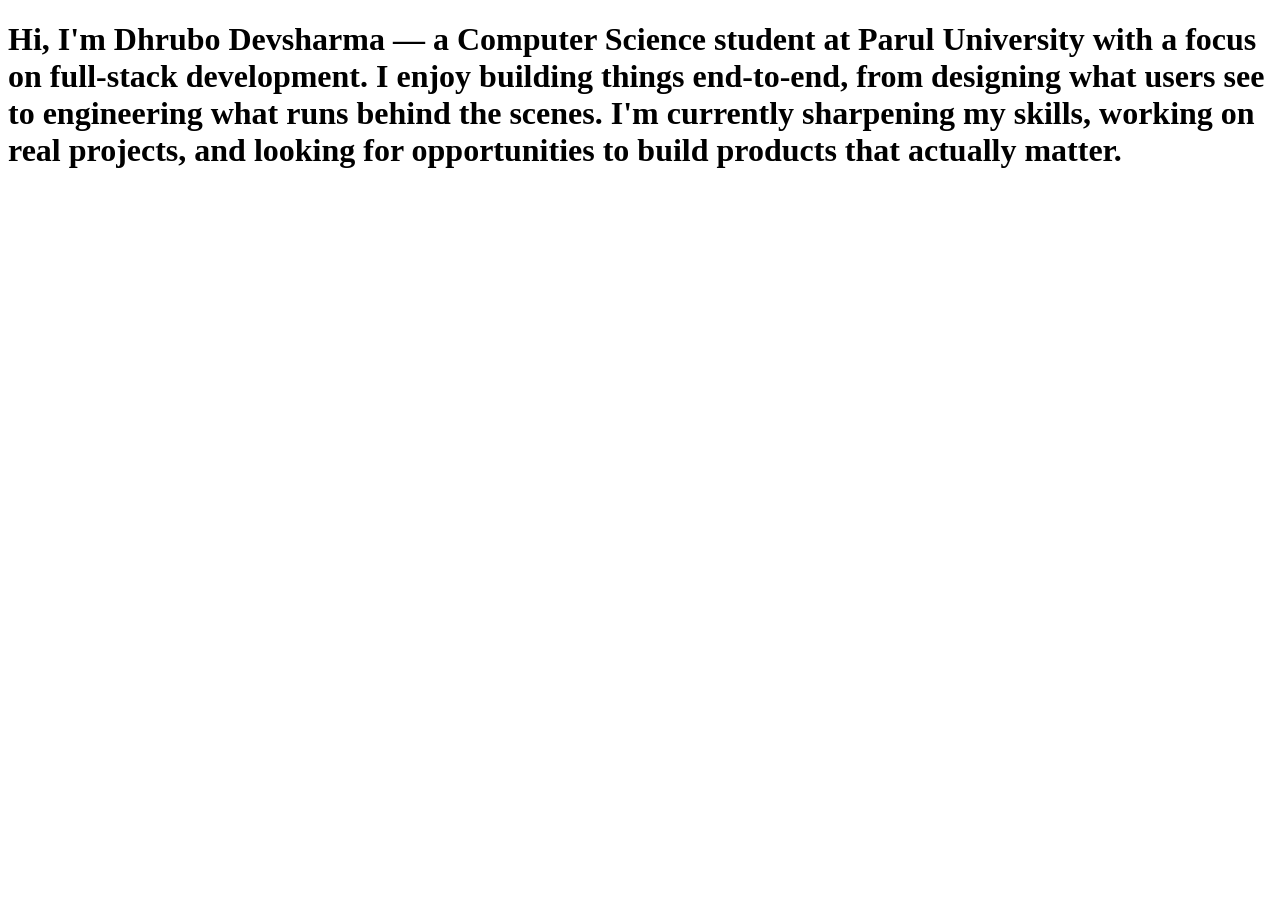
==== Portfolio.html @ a3f0cdb7 "First commit" ====
<!DOCTYPE html>
<html lang="en">
<head>
    <meta charset="UTF-8">
    <meta name="viewport" content="width=device-width, initial-scale=1.0">
    <title>Document</title>
</head>
<body>
    <h1>Hi, I'm Dhrubo Devsharma — a Computer Science student at Parul University with a focus on full-stack development. I enjoy building things end-to-end, from designing what users see to engineering what runs behind the scenes. I'm currently sharpening my skills, working on real projects, and looking for opportunities to build products that actually matter.</h1>
    
</body>
</html>
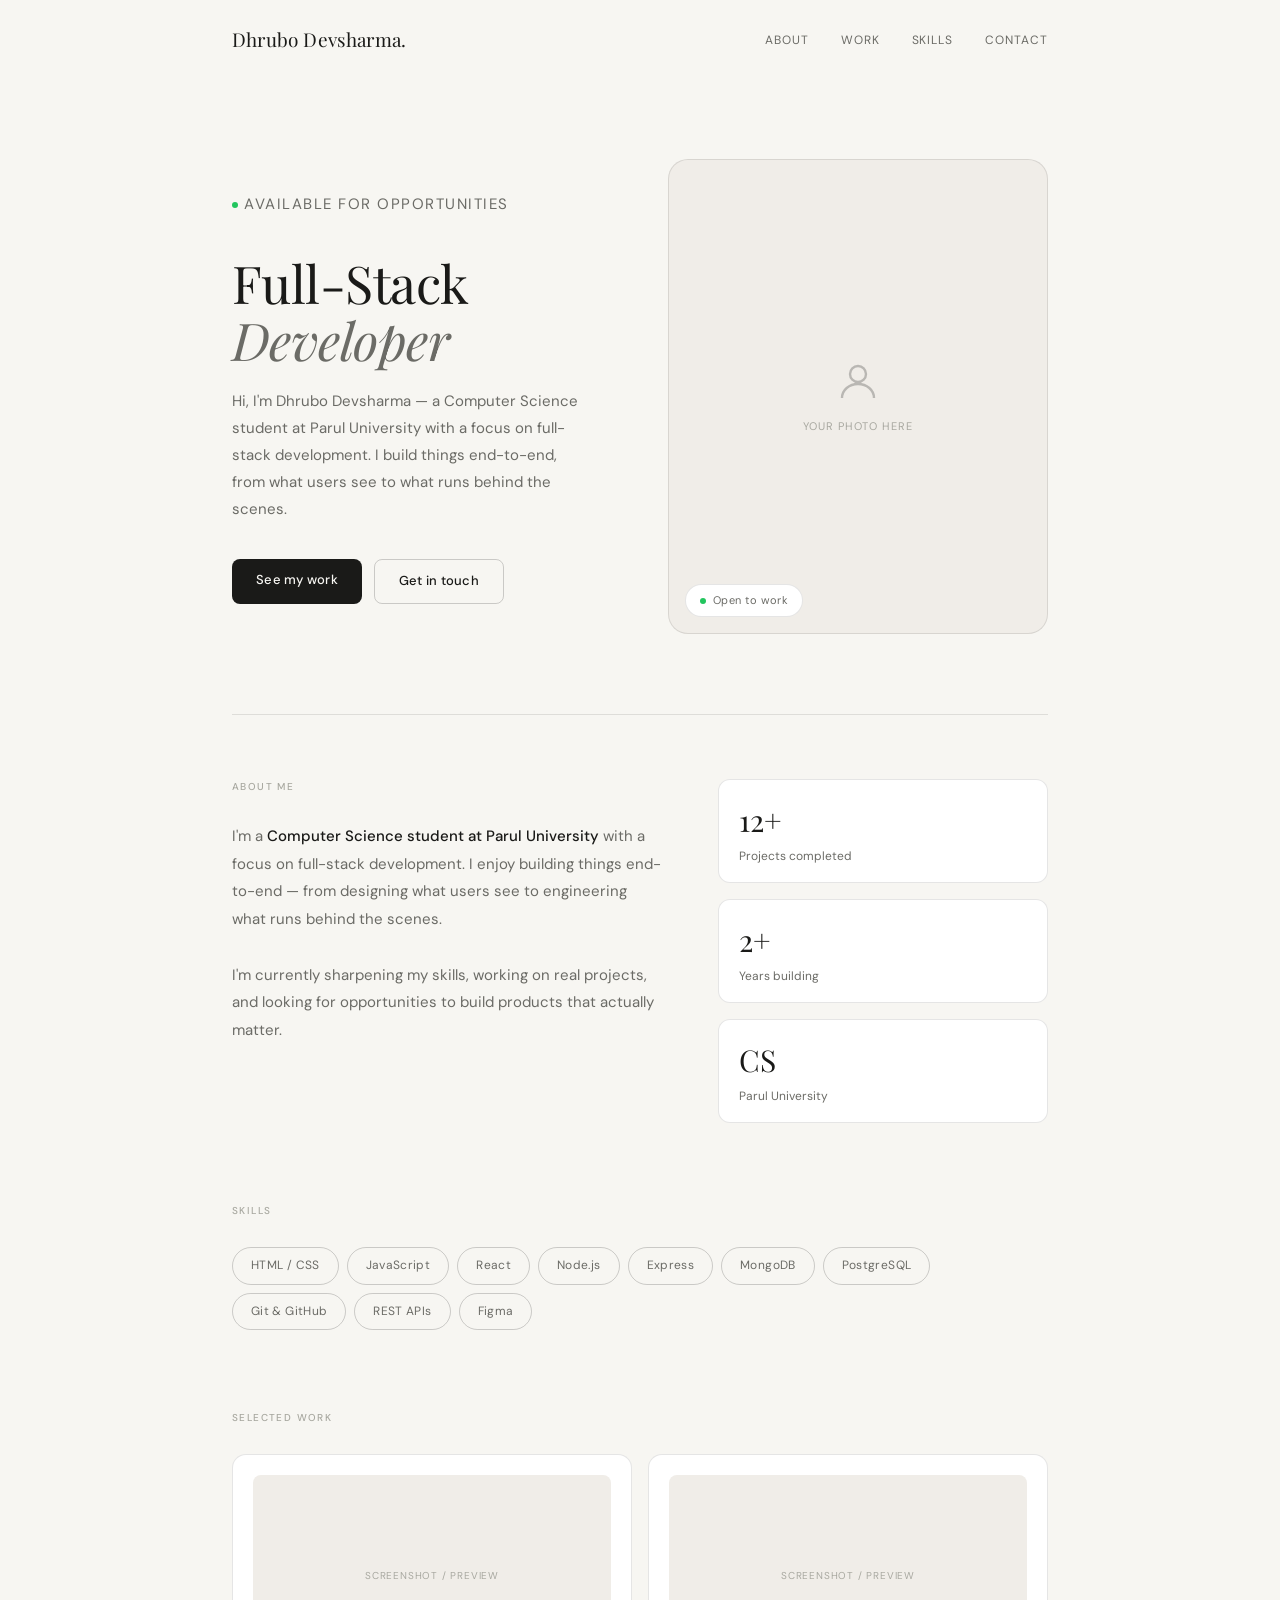
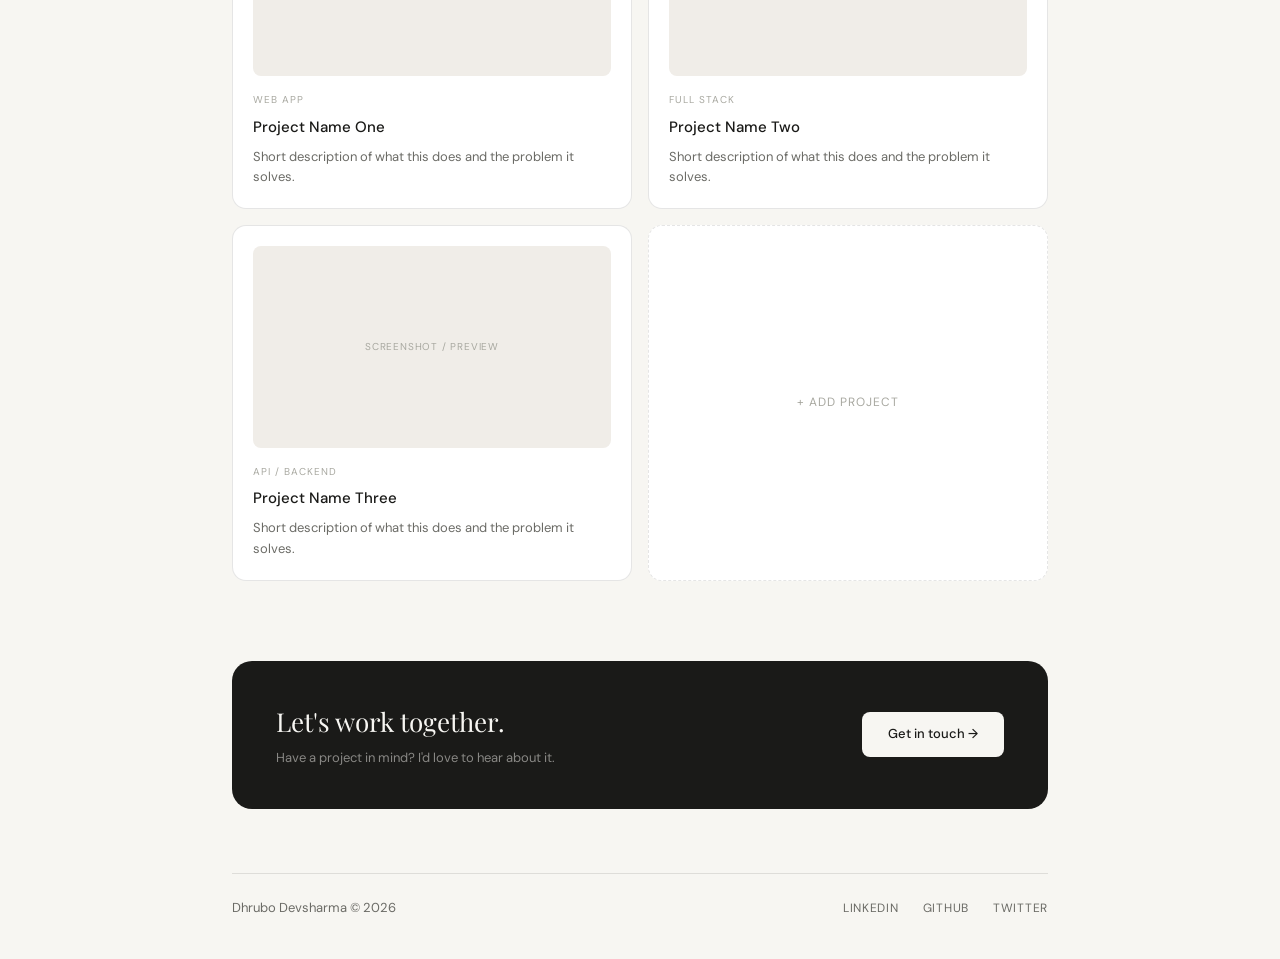
==== commit fac7e8a0: "Update portfolio code" ====
--- a/Portfolio.html
+++ b/Portfolio.html
@@ -1,12 +1,527 @@
 <!DOCTYPE html>
 <html lang="en">
 <head>
-    <meta charset="UTF-8">
-    <meta name="viewport" content="width=device-width, initial-scale=1.0">
-    <title>Document</title>
+  <meta charset="UTF-8" />
+  <meta name="viewport" content="width=device-width, initial-scale=1.0" />
+  <title>Dhrubo Devsharma — Portfolio</title>
+  <link href="https://fonts.googleapis.com/css2?family=Playfair+Display:wght@400;500&family=DM+Sans:wght@300;400;500&display=swap" rel="stylesheet" />
+  <style>
+    *, *::before, *::after { margin: 0; padding: 0; box-sizing: border-box; }
+
+    :root {
+      --bg: #f7f6f2;
+      --bg-card: #ffffff;
+      --bg-muted: #f0ede8;
+      --text: #1a1a18;
+      --text-secondary: #6b6b66;
+      --text-tertiary: #a8a8a0;
+      --border: rgba(0,0,0,0.1);
+      --border-strong: rgba(0,0,0,0.18);
+      --accent: #1a1a18;
+    }
+
+    html { scroll-behavior: smooth; }
+
+    body {
+      font-family: 'DM Sans', sans-serif;
+      background: var(--bg);
+      color: var(--text);
+      line-height: 1.6;
+    }
+
+    .wrap { max-width: 880px; margin: 0 auto; padding: 0 2rem; }
+
+    /* NAV */
+    nav {
+      display: flex;
+      justify-content: space-between;
+      align-items: center;
+      padding: 1.5rem 0 0;
+      position: sticky;
+      top: 0;
+      background: var(--bg);
+      z-index: 100;
+      border-bottom: 0.5px solid transparent;
+      transition: border-color 0.3s;
+    }
+    nav.scrolled { border-color: var(--border); }
+    .logo {
+      font-family: 'Playfair Display', serif;
+      font-size: 19px;
+      font-weight: 400;
+      letter-spacing: 0.01em;
+      padding-bottom: 1.5rem;
+    }
+    .nav-links {
+      display: flex;
+      gap: 2rem;
+      list-style: none;
+      padding-bottom: 1.5rem;
+    }
+    .nav-links a {
+      font-size: 12px;
+      font-weight: 400;
+      color: var(--text-secondary);
+      text-decoration: none;
+      letter-spacing: 0.08em;
+      text-transform: uppercase;
+      transition: color 0.2s;
+    }
+    .nav-links a:hover { color: var(--text); }
+
+    /* HERO */
+    .hero {
+      display: grid;
+      grid-template-columns: 1fr 380px;
+      gap: 4rem;
+      align-items: center;
+      padding: 5rem 0 5rem;
+      opacity: 0;
+      animation: fadeUp 0.7s ease forwards 0.1s;
+    }
+    .hero-tag {
+      display: inline-flex;
+      align-items: center;
+      gap: 6px;
+      font-size: 11px;
+      letter-spacing: 0.1em;
+      text-transform: uppercase;
+      color: var(--text-secondary);
+      margin-bottom: 1.25rem;
+    }
+    .dot-green {
+      width: 6px; height: 6px;
+      border-radius: 50%;
+      background: #22c55e;
+      display: inline-block;
+    }
+    .hero h1 {
+      font-family: 'Playfair Display', serif;
+      font-size: 52px;
+      font-weight: 400;
+      line-height: 1.1;
+      margin-bottom: 1.25rem;
+      letter-spacing: -0.01em;
+    }
+    .hero h1 em { font-style: italic; color: var(--text-secondary); }
+    .hero p {
+      font-size: 15px;
+      color: var(--text-secondary);
+      line-height: 1.8;
+      max-width: 360px;
+      margin-bottom: 2.25rem;
+    }
+    .btn-row { display: flex; gap: 0.75rem; }
+    .btn {
+      padding: 11px 24px;
+      font-size: 13px;
+      font-family: 'DM Sans', sans-serif;
+      border-radius: 8px;
+      cursor: pointer;
+      text-decoration: none;
+      font-weight: 500;
+      letter-spacing: 0.02em;
+      transition: all 0.2s;
+      display: inline-block;
+    }
+    .btn-dark { background: var(--text); color: var(--bg); border: none; }
+    .btn-dark:hover { opacity: 0.8; }
+    .btn-ghost {
+      background: transparent;
+      color: var(--text);
+      border: 0.5px solid var(--border-strong);
+    }
+    .btn-ghost:hover { background: var(--bg-muted); }
+
+    /* PHOTO */
+    .photo-wrap { position: relative; }
+    .photo-frame {
+      width: 100%;
+      aspect-ratio: 4/5;
+      background: var(--bg-muted);
+      border-radius: 20px;
+      border: 0.5px solid var(--border);
+      overflow: hidden;
+      display: flex;
+      flex-direction: column;
+      align-items: center;
+      justify-content: center;
+      gap: 0.75rem;
+      position: relative;
+    }
+    .photo-frame img {
+      width: 100%; height: 100%;
+      object-fit: cover;
+      display: none; /* show when photo is added */
+    }
+    .photo-icon { opacity: 0.25; }
+    .photo-hint {
+      font-size: 11px;
+      letter-spacing: 0.08em;
+      text-transform: uppercase;
+      color: var(--text-tertiary);
+    }
+    .status-badge {
+      position: absolute;
+      bottom: 16px; left: 16px;
+      background: var(--bg-card);
+      border: 0.5px solid var(--border);
+      border-radius: 100px;
+      padding: 7px 14px;
+      display: flex;
+      align-items: center;
+      gap: 7px;
+      font-size: 11px;
+      color: var(--text-secondary);
+      letter-spacing: 0.04em;
+    }
+
+    /* DIVIDER */
+    .divider {
+      height: 0.5px;
+      background: var(--border);
+      margin: 0 0 4rem;
+    }
+
+    /* SECTION LABEL */
+    .sec-label {
+      font-size: 10px;
+      letter-spacing: 0.14em;
+      text-transform: uppercase;
+      color: var(--text-tertiary);
+      font-weight: 500;
+      margin-bottom: 1.75rem;
+    }
+
+    /* ABOUT */
+    #about {
+      display: grid;
+      grid-template-columns: 1.3fr 1fr;
+      gap: 3.5rem;
+      margin-bottom: 5rem;
+      opacity: 0;
+      animation: fadeUp 0.7s ease forwards 0.3s;
+    }
+    .about-text {
+      font-size: 15px;
+      color: var(--text-secondary);
+      line-height: 1.85;
+    }
+    .about-text strong { color: var(--text); font-weight: 500; }
+    .stats { display: flex; flex-direction: column; gap: 1rem; }
+    .stat-card {
+      background: var(--bg-card);
+      border: 0.5px solid var(--border);
+      border-radius: 12px;
+      padding: 1rem 1.25rem;
+    }
+    .stat-num {
+      font-family: 'Playfair Display', serif;
+      font-size: 30px;
+      font-weight: 400;
+      color: var(--text);
+    }
+    .stat-desc {
+      font-size: 12px;
+      color: var(--text-secondary);
+      margin-top: 3px;
+    }
+
+    /* SKILLS */
+    #skills {
+      margin-bottom: 5rem;
+      opacity: 0;
+      animation: fadeUp 0.7s ease forwards 0.4s;
+    }
+    .skill-pills { display: flex; flex-wrap: wrap; gap: 8px; }
+    .pill {
+      padding: 8px 18px;
+      font-size: 12px;
+      border-radius: 100px;
+      border: 0.5px solid var(--border-strong);
+      color: var(--text-secondary);
+      letter-spacing: 0.03em;
+      background: transparent;
+      transition: all 0.18s;
+      cursor: default;
+    }
+    .pill:hover { background: var(--bg-muted); color: var(--text); }
+
+    /* PROJECTS */
+    #work {
+      margin-bottom: 5rem;
+      opacity: 0;
+      animation: fadeUp 0.7s ease forwards 0.5s;
+    }
+    .projects-grid {
+      display: grid;
+      grid-template-columns: 1fr 1fr;
+      gap: 1rem;
+    }
+    .proj-card {
+      background: var(--bg-card);
+      border: 0.5px solid var(--border);
+      border-radius: 14px;
+      padding: 1.25rem;
+      transition: border-color 0.2s, transform 0.2s;
+      cursor: pointer;
+      text-decoration: none;
+      color: inherit;
+      display: block;
+    }
+    .proj-card:hover { border-color: var(--border-strong); transform: translateY(-2px); }
+    .proj-thumb {
+      width: 100%;
+      aspect-ratio: 16/9;
+      background: var(--bg-muted);
+      border-radius: 8px;
+      margin-bottom: 1rem;
+      display: flex;
+      align-items: center;
+      justify-content: center;
+    }
+    .proj-thumb span {
+      font-size: 10px;
+      letter-spacing: 0.08em;
+      text-transform: uppercase;
+      color: var(--text-tertiary);
+    }
+    .proj-type {
+      font-size: 10px;
+      letter-spacing: 0.1em;
+      text-transform: uppercase;
+      color: var(--text-tertiary);
+      margin-bottom: 0.4rem;
+    }
+    .proj-title {
+      font-size: 15px;
+      font-weight: 500;
+      margin-bottom: 0.5rem;
+    }
+    .proj-desc { font-size: 13px; color: var(--text-secondary); line-height: 1.6; }
+    .proj-add {
+      border-style: dashed !important;
+      display: flex;
+      align-items: center;
+      justify-content: center;
+      min-height: 200px;
+    }
+    .proj-add span {
+      font-size: 12px;
+      letter-spacing: 0.08em;
+      text-transform: uppercase;
+      color: var(--text-tertiary);
+    }
+
+    /* CONTACT */
+    #contact {
+      background: var(--text);
+      border-radius: 20px;
+      padding: 2.5rem 2.75rem;
+      display: flex;
+      justify-content: space-between;
+      align-items: center;
+      margin-bottom: 4rem;
+      opacity: 0;
+      animation: fadeUp 0.7s ease forwards 0.6s;
+    }
+    #contact h3 {
+      font-family: 'Playfair Display', serif;
+      font-size: 26px;
+      font-weight: 400;
+      color: #f7f6f2;
+      margin-bottom: 6px;
+    }
+    #contact p { font-size: 13px; color: rgba(247,246,242,0.5); }
+    .btn-light {
+      background: var(--bg);
+      color: var(--text);
+      border: none;
+      padding: 12px 26px;
+      font-size: 13px;
+      font-family: 'DM Sans', sans-serif;
+      font-weight: 500;
+      border-radius: 8px;
+      text-decoration: none;
+      white-space: nowrap;
+      transition: opacity 0.2s;
+    }
+    .btn-light:hover { opacity: 0.85; }
+
+    /* FOOTER */
+    footer {
+      padding: 1.5rem 0 2.5rem;
+      display: flex;
+      justify-content: space-between;
+      align-items: center;
+      border-top: 0.5px solid var(--border);
+    }
+    .footer-name { font-size: 13px; color: var(--text-secondary); }
+    .social-links { display: flex; gap: 1.5rem; }
+    .social-links a {
+      font-size: 12px;
+      color: var(--text-secondary);
+      text-decoration: none;
+      letter-spacing: 0.06em;
+      text-transform: uppercase;
+      transition: color 0.2s;
+    }
+    .social-links a:hover { color: var(--text); }
+
+    /* ANIMATIONS */
+    @keyframes fadeUp {
+      from { opacity: 0; transform: translateY(18px); }
+      to   { opacity: 1; transform: translateY(0); }
+    }
+
+    /* RESPONSIVE */
+    @media (max-width: 680px) {
+      .hero { grid-template-columns: 1fr; gap: 2.5rem; }
+      .photo-frame { aspect-ratio: 3/2; }
+      #about { grid-template-columns: 1fr; gap: 2rem; }
+      .projects-grid { grid-template-columns: 1fr; }
+      #contact { flex-direction: column; gap: 1.5rem; text-align: center; }
+      .hero h1 { font-size: 38px; }
+    }
+  </style>
 </head>
 <body>
-    <h1>Hi, I'm Dhrubo Devsharma — a Computer Science student at Parul University with a focus on full-stack development. I enjoy building things end-to-end, from designing what users see to engineering what runs behind the scenes. I'm currently sharpening my skills, working on real projects, and looking for opportunities to build products that actually matter.</h1>
-    
+
+<div class="wrap">
+  <nav id="nav">
+    <span class="logo">Dhrubo Devsharma.</span>
+    <ul class="nav-links">
+      <li><a href="#about">About</a></li>
+      <li><a href="#work">Work</a></li>
+      <li><a href="#skills">Skills</a></li>
+      <li><a href="#contact">Contact</a></li>
+    </ul>
+  </nav>
+
+  <!-- HERO -->
+  <section class="hero">
+    <div class="hero-text">
+      <p class="hero-tag"><span class="dot-green"></span> Available for opportunities</p>
+      <h1>Full-Stack<br><em>Developer</em></h1>
+      <p>Hi, I'm Dhrubo Devsharma — a Computer Science student at Parul University with a focus on full-stack development. I build things end-to-end, from what users see to what runs behind the scenes.</p>
+      <div class="btn-row">
+        <a class="btn btn-dark" href="#work">See my work</a>
+        <a class="btn btn-ghost" href="mailto:dhrubo@email.com">Get in touch</a>
+      </div>
+    </div>
+    <div class="photo-wrap">
+      <div class="photo-frame">
+        <!-- TO ADD PHOTO: replace this block with <img src="your-photo.jpg" alt="Dhrubo Devsharma" style="display:block"> -->
+        <svg class="photo-icon" width="48" height="48" viewBox="0 0 24 24" fill="none" stroke="#1a1a18" stroke-width="1.2">
+          <circle cx="12" cy="8" r="4"/>
+          <path d="M4 20c0-4 3.6-7 8-7s8 3 8 7"/>
+        </svg>
+        <span class="photo-hint">Your photo here</span>
+        <div class="status-badge">
+          <span class="dot-green"></span> Open to work
+        </div>
+      </div>
+    </div>
+  </section>
+
+  <div class="divider"></div>
+
+  <!-- ABOUT -->
+  <section id="about">
+    <div>
+      <p class="sec-label">About me</p>
+      <p class="about-text">
+        I'm a <strong>Computer Science student at Parul University</strong> with a focus on full-stack development. I enjoy building things end-to-end — from designing what users see to engineering what runs behind the scenes.<br><br>
+        I'm currently sharpening my skills, working on real projects, and looking for opportunities to build products that actually matter.
+      </p>
+    </div>
+    <div class="stats">
+      <div class="stat-card">
+        <div class="stat-num">12+</div>
+        <div class="stat-desc">Projects completed</div>
+      </div>
+      <div class="stat-card">
+        <div class="stat-num">2+</div>
+        <div class="stat-desc">Years building</div>
+      </div>
+      <div class="stat-card">
+        <div class="stat-num">CS</div>
+        <div class="stat-desc">Parul University</div>
+      </div>
+    </div>
+  </section>
+
+  <!-- SKILLS -->
+  <section id="skills">
+    <p class="sec-label">Skills</p>
+    <div class="skill-pills">
+      <span class="pill">HTML / CSS</span>
+      <span class="pill">JavaScript</span>
+      <span class="pill">React</span>
+      <span class="pill">Node.js</span>
+      <span class="pill">Express</span>
+      <span class="pill">MongoDB</span>
+      <span class="pill">PostgreSQL</span>
+      <span class="pill">Git & GitHub</span>
+      <span class="pill">REST APIs</span>
+      <span class="pill">Figma</span>
+    </div>
+  </section>
+
+  <!-- PROJECTS -->
+  <section id="work">
+    <p class="sec-label">Selected work</p>
+    <div class="projects-grid">
+      <a class="proj-card" href="#">
+        <div class="proj-thumb"><span>Screenshot / preview</span></div>
+        <p class="proj-type">Web App</p>
+        <p class="proj-title">Project Name One</p>
+        <p class="proj-desc">Short description of what this does and the problem it solves.</p>
+      </a>
+      <a class="proj-card" href="#">
+        <div class="proj-thumb"><span>Screenshot / preview</span></div>
+        <p class="proj-type">Full Stack</p>
+        <p class="proj-title">Project Name Two</p>
+        <p class="proj-desc">Short description of what this does and the problem it solves.</p>
+      </a>
+      <a class="proj-card" href="#">
+        <div class="proj-thumb"><span>Screenshot / preview</span></div>
+        <p class="proj-type">API / Backend</p>
+        <p class="proj-title">Project Name Three</p>
+        <p class="proj-desc">Short description of what this does and the problem it solves.</p>
+      </a>
+      <div class="proj-card proj-add">
+        <span>+ Add project</span>
+      </div>
+    </div>
+  </section>
+
+  <!-- CONTACT -->
+  <div id="contact">
+    <div>
+      <h3>Let's work together.</h3>
+      <p>Have a project in mind? I'd love to hear about it.</p>
+    </div>
+    <a class="btn-light" href="mailto:dhrubo@email.com">Get in touch →</a>
+  </div>
+
+  <!-- FOOTER -->
+  <footer>
+    <span class="footer-name">Dhrubo Devsharma © 2026</span>
+    <div class="social-links">
+      <a href="#">LinkedIn</a>
+      <a href="#">GitHub</a>
+      <a href="#">Twitter</a>
+    </div>
+  </footer>
+</div>
+
+<script>
+  const nav = document.getElementById('nav');
+  window.addEventListener('scroll', () => {
+    nav.classList.toggle('scrolled', window.scrollY > 20);
+  });
+</script>
+
 </body>
 </html>
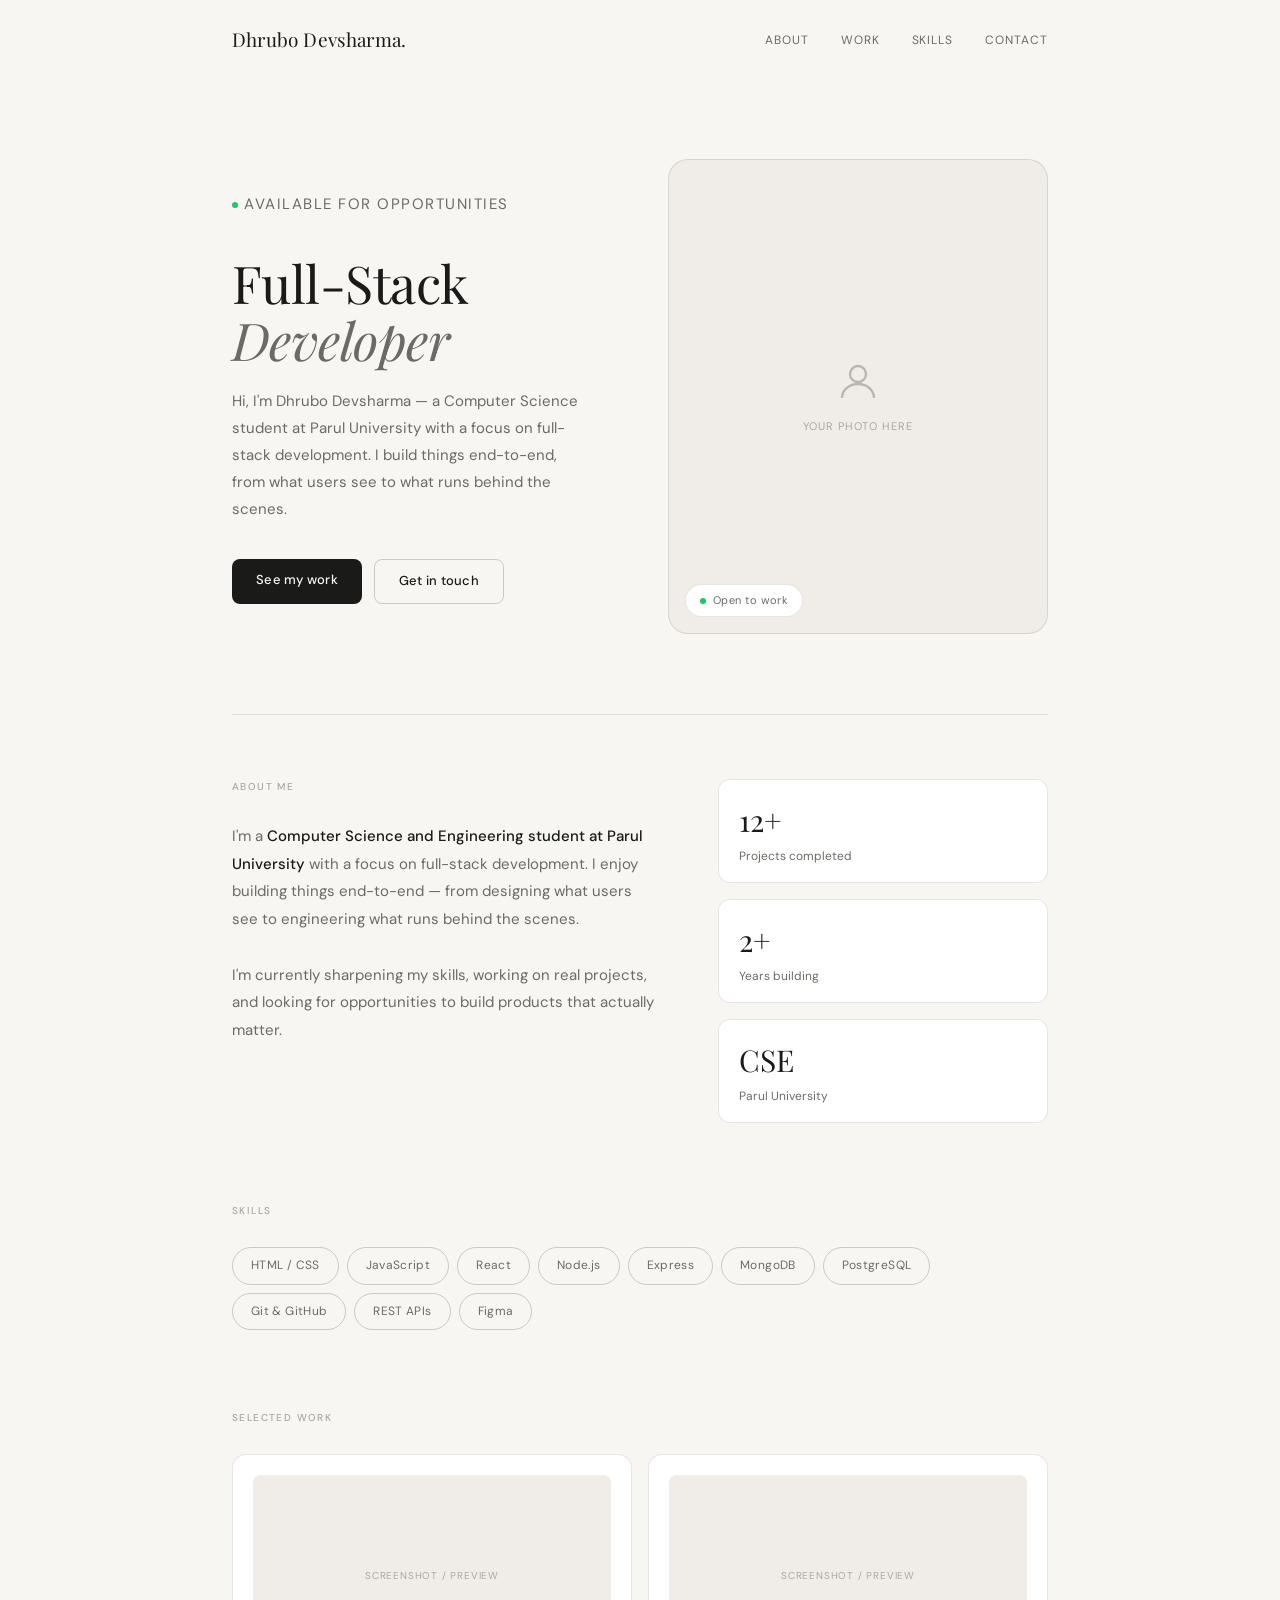
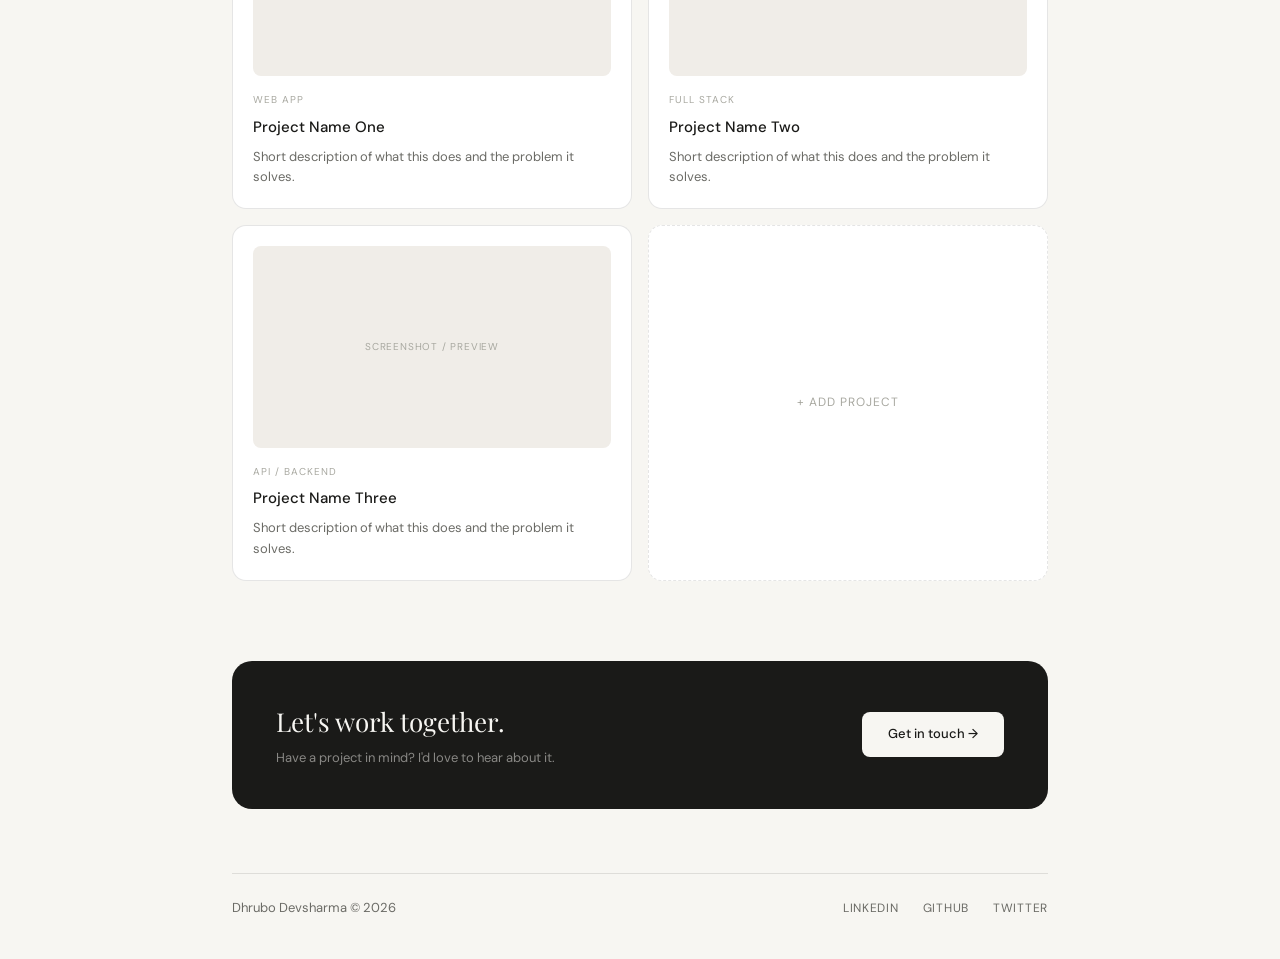
==== commit b2b3ce6a: "Update new" ====
--- a/Portfolio.html
+++ b/Portfolio.html
@@ -431,7 +431,7 @@
     <div>
       <p class="sec-label">About me</p>
       <p class="about-text">
-        I'm a <strong>Computer Science student at Parul University</strong> with a focus on full-stack development. I enjoy building things end-to-end — from designing what users see to engineering what runs behind the scenes.<br><br>
+        I'm a <strong>Computer Science and Engineering student at Parul University</strong> with a focus on full-stack development. I enjoy building things end-to-end — from designing what users see to engineering what runs behind the scenes.<br><br>
         I'm currently sharpening my skills, working on real projects, and looking for opportunities to build products that actually matter.
       </p>
     </div>
@@ -445,7 +445,7 @@
         <div class="stat-desc">Years building</div>
       </div>
       <div class="stat-card">
-        <div class="stat-num">CS</div>
+        <div class="stat-num">CSE</div>
         <div class="stat-desc">Parul University</div>
       </div>
     </div>
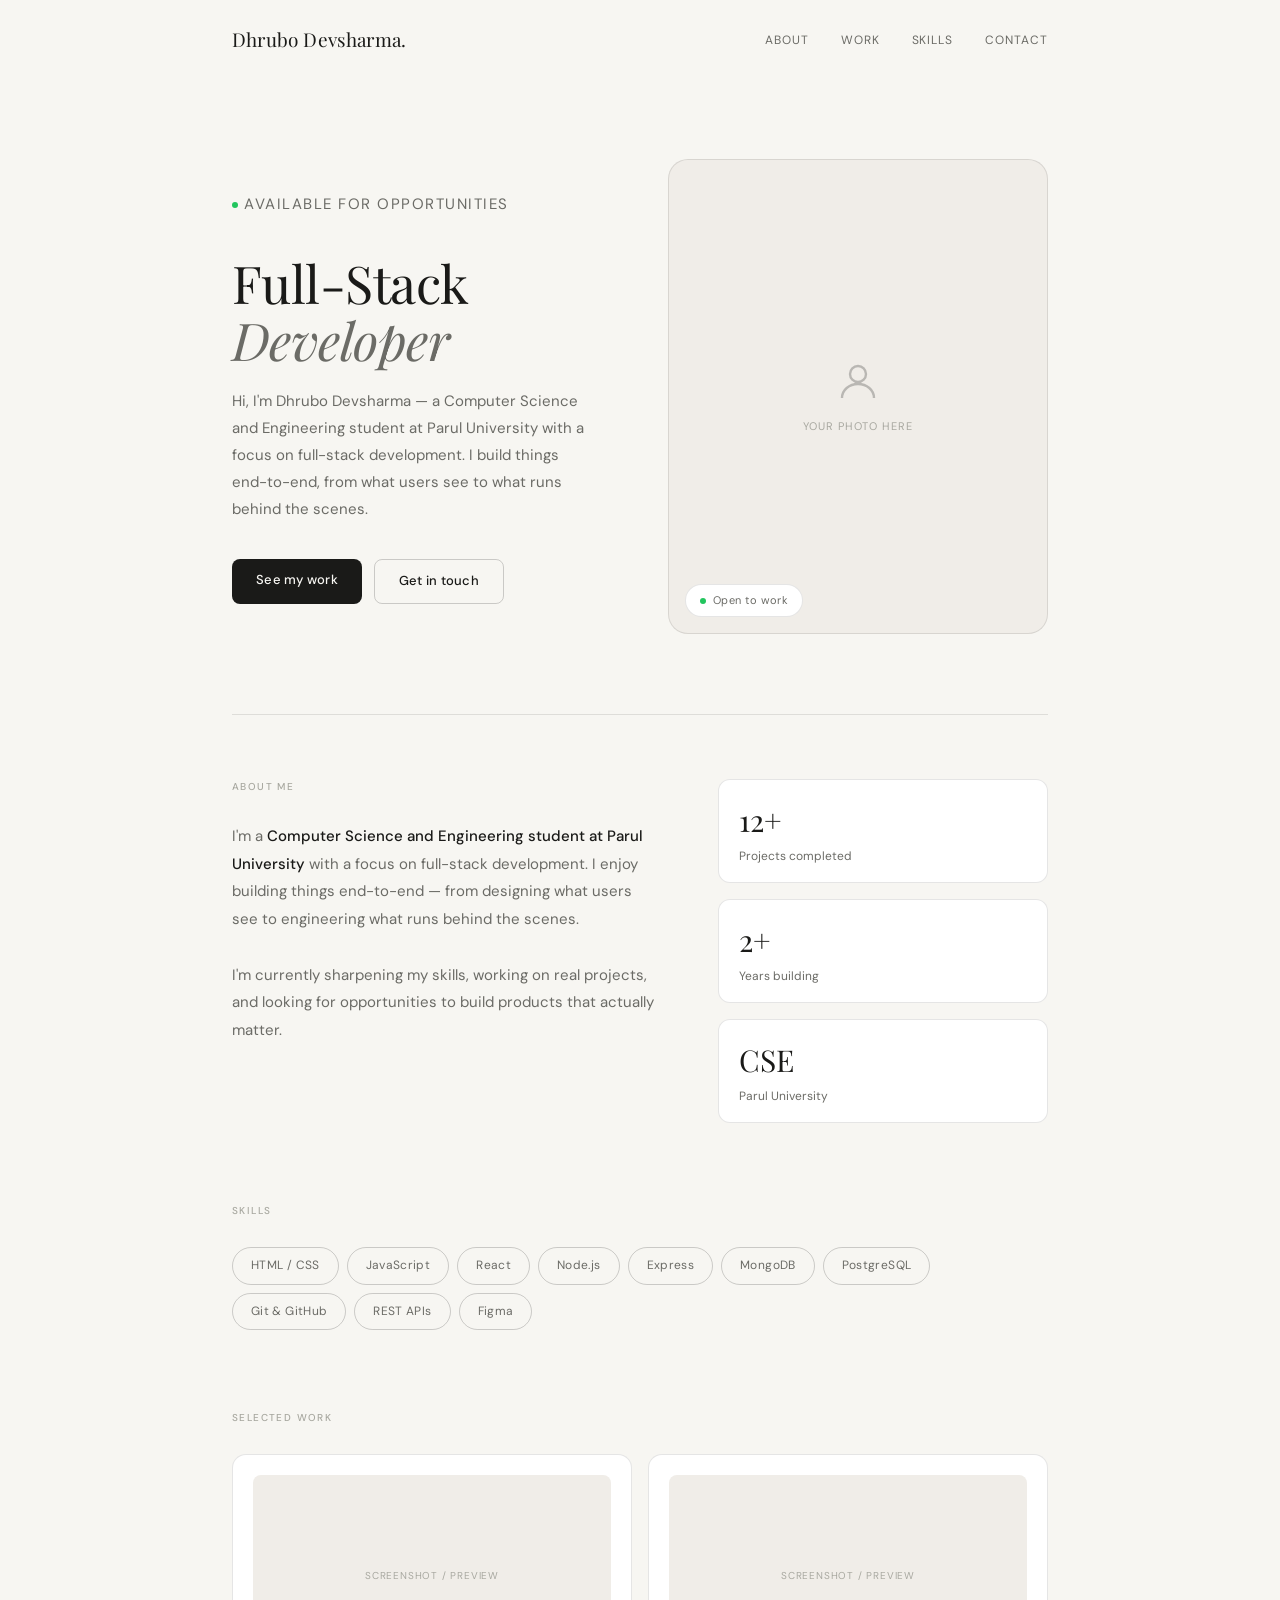
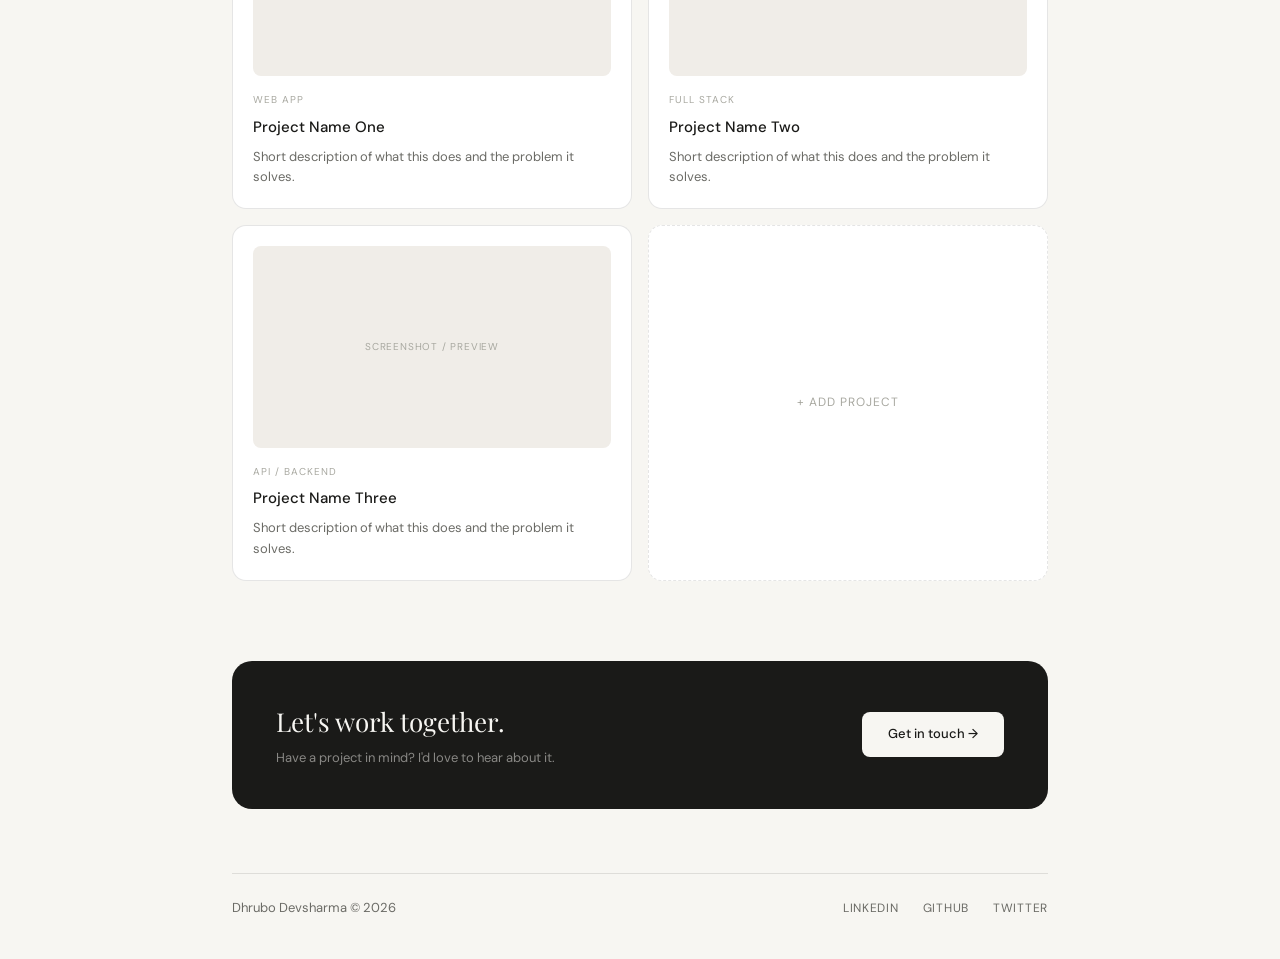
==== commit 265f8342: "new Update" ====
--- a/Portfolio.html
+++ b/Portfolio.html
@@ -403,7 +403,7 @@
     <div class="hero-text">
       <p class="hero-tag"><span class="dot-green"></span> Available for opportunities</p>
       <h1>Full-Stack<br><em>Developer</em></h1>
-      <p>Hi, I'm Dhrubo Devsharma — a Computer Science student at Parul University with a focus on full-stack development. I build things end-to-end, from what users see to what runs behind the scenes.</p>
+      <p>Hi, I'm Dhrubo Devsharma — a Computer Science and Engineering student at Parul University with a focus on full-stack development. I build things end-to-end, from what users see to what runs behind the scenes.</p>
       <div class="btn-row">
         <a class="btn btn-dark" href="#work">See my work</a>
         <a class="btn btn-ghost" href="mailto:dhrubo@email.com">Get in touch</a>
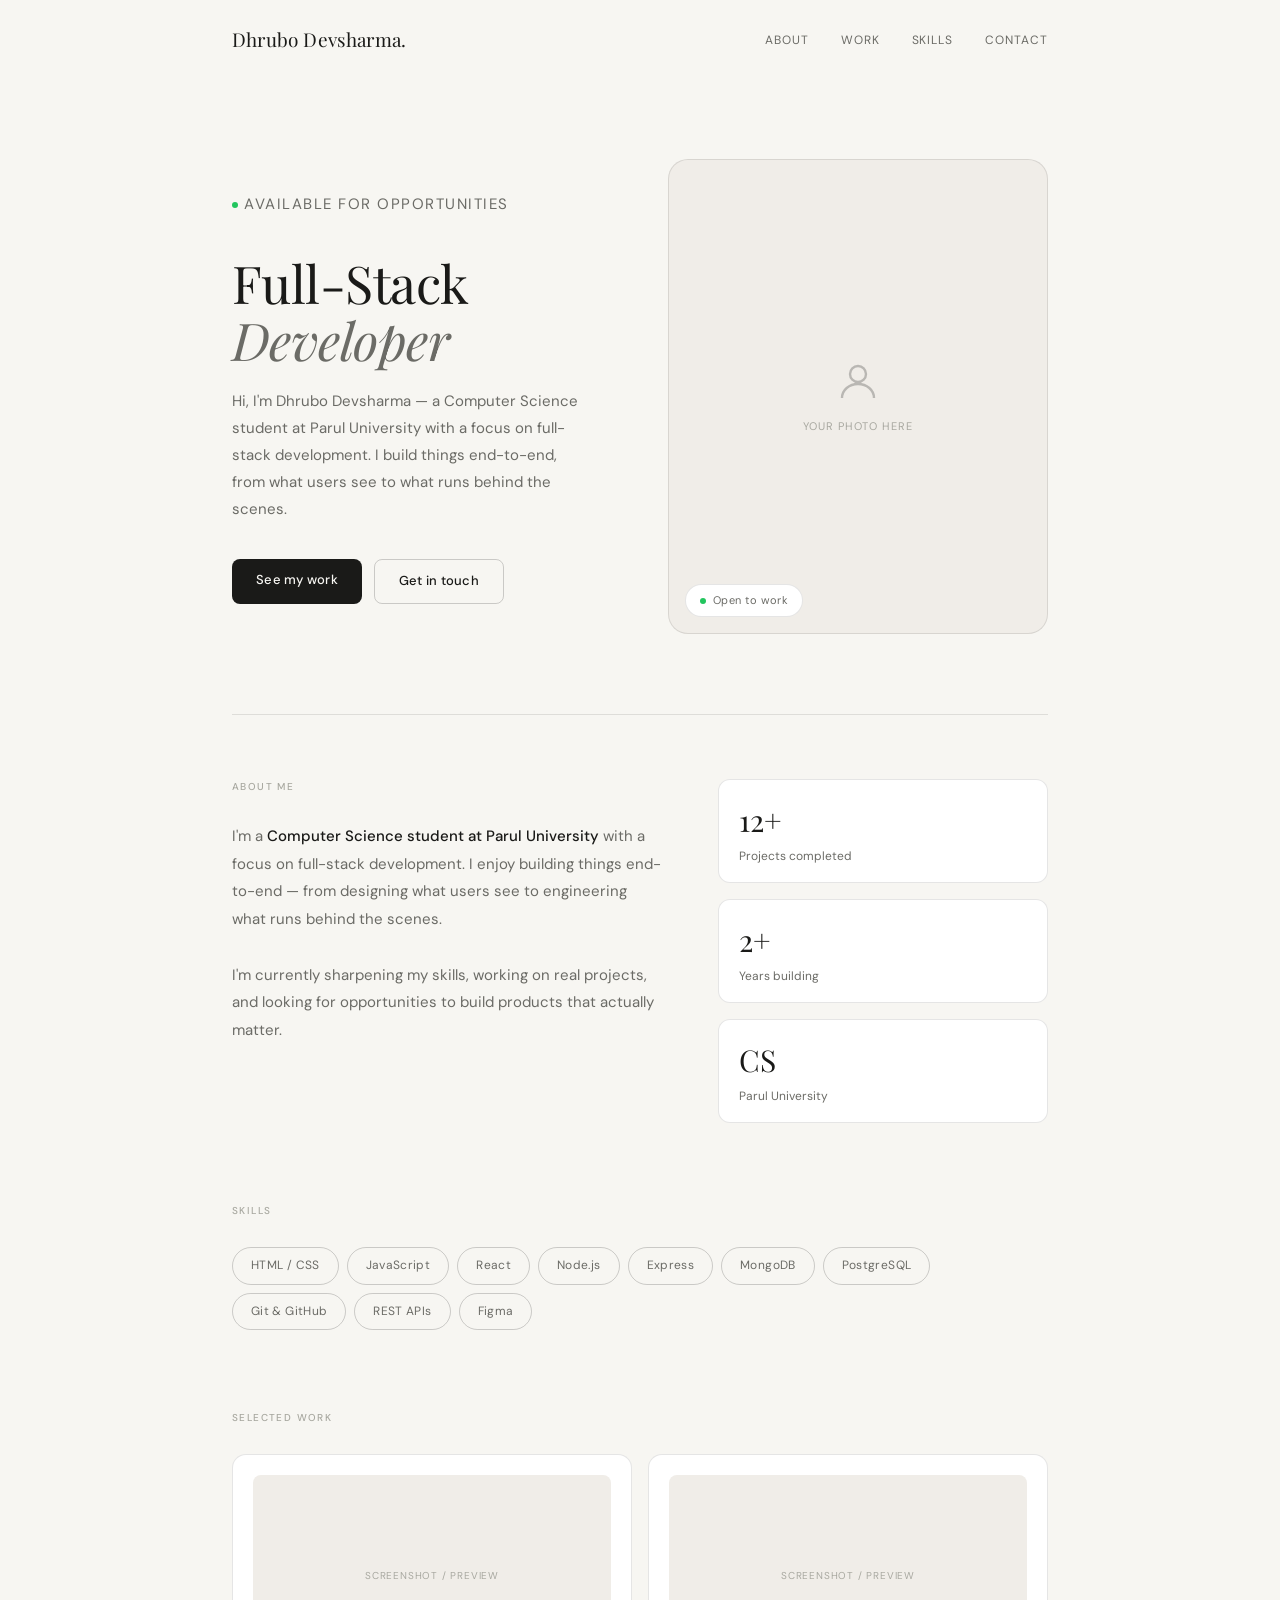
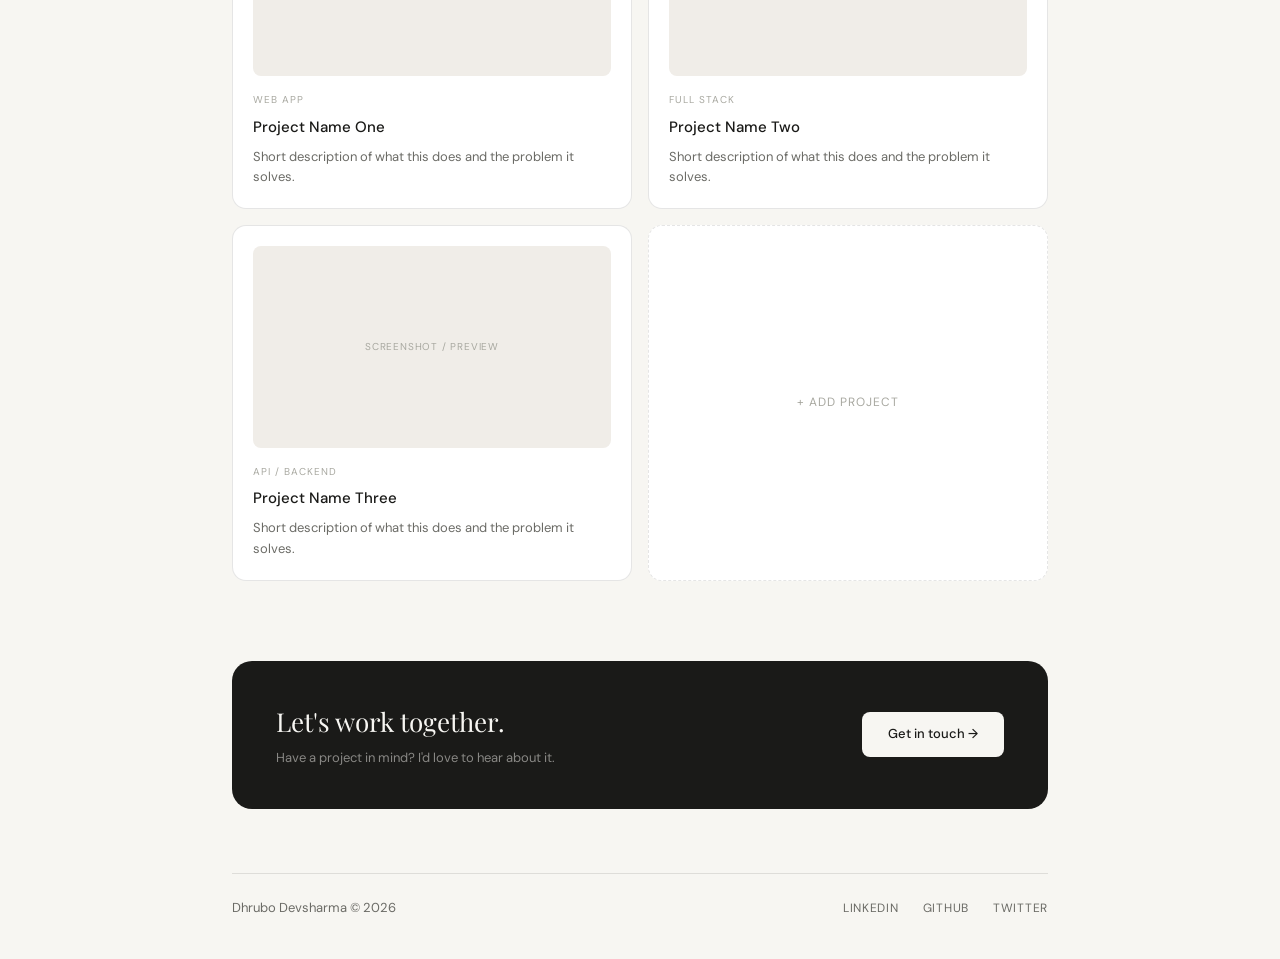
==== commit bc10044b: "add new style.css file" ====
--- a/Portfolio.html
+++ b/Portfolio.html
@@ -4,390 +4,13 @@
   <meta charset="UTF-8" />
   <meta name="viewport" content="width=device-width, initial-scale=1.0" />
   <title>Dhrubo Devsharma — Portfolio</title>
-  <link href="https://fonts.googleapis.com/css2?family=Playfair+Display:wght@400;500&family=DM+Sans:wght@300;400;500&display=swap" rel="stylesheet" />
-  <style>
-    *, *::before, *::after { margin: 0; padding: 0; box-sizing: border-box; }
-
-    :root {
-      --bg: #f7f6f2;
-      --bg-card: #ffffff;
-      --bg-muted: #f0ede8;
-      --text: #1a1a18;
-      --text-secondary: #6b6b66;
-      --text-tertiary: #a8a8a0;
-      --border: rgba(0,0,0,0.1);
-      --border-strong: rgba(0,0,0,0.18);
-      --accent: #1a1a18;
-    }
-
-    html { scroll-behavior: smooth; }
-
-    body {
-      font-family: 'DM Sans', sans-serif;
-      background: var(--bg);
-      color: var(--text);
-      line-height: 1.6;
-    }
-
-    .wrap { max-width: 880px; margin: 0 auto; padding: 0 2rem; }
-
-    /* NAV */
-    nav {
-      display: flex;
-      justify-content: space-between;
-      align-items: center;
-      padding: 1.5rem 0 0;
-      position: sticky;
-      top: 0;
-      background: var(--bg);
-      z-index: 100;
-      border-bottom: 0.5px solid transparent;
-      transition: border-color 0.3s;
-    }
-    nav.scrolled { border-color: var(--border); }
-    .logo {
-      font-family: 'Playfair Display', serif;
-      font-size: 19px;
-      font-weight: 400;
-      letter-spacing: 0.01em;
-      padding-bottom: 1.5rem;
-    }
-    .nav-links {
-      display: flex;
-      gap: 2rem;
-      list-style: none;
-      padding-bottom: 1.5rem;
-    }
-    .nav-links a {
-      font-size: 12px;
-      font-weight: 400;
-      color: var(--text-secondary);
-      text-decoration: none;
-      letter-spacing: 0.08em;
-      text-transform: uppercase;
-      transition: color 0.2s;
-    }
-    .nav-links a:hover { color: var(--text); }
-
-    /* HERO */
-    .hero {
-      display: grid;
-      grid-template-columns: 1fr 380px;
-      gap: 4rem;
-      align-items: center;
-      padding: 5rem 0 5rem;
-      opacity: 0;
-      animation: fadeUp 0.7s ease forwards 0.1s;
-    }
-    .hero-tag {
-      display: inline-flex;
-      align-items: center;
-      gap: 6px;
-      font-size: 11px;
-      letter-spacing: 0.1em;
-      text-transform: uppercase;
-      color: var(--text-secondary);
-      margin-bottom: 1.25rem;
-    }
-    .dot-green {
-      width: 6px; height: 6px;
-      border-radius: 50%;
-      background: #22c55e;
-      display: inline-block;
-    }
-    .hero h1 {
-      font-family: 'Playfair Display', serif;
-      font-size: 52px;
-      font-weight: 400;
-      line-height: 1.1;
-      margin-bottom: 1.25rem;
-      letter-spacing: -0.01em;
-    }
-    .hero h1 em { font-style: italic; color: var(--text-secondary); }
-    .hero p {
-      font-size: 15px;
-      color: var(--text-secondary);
-      line-height: 1.8;
-      max-width: 360px;
-      margin-bottom: 2.25rem;
-    }
-    .btn-row { display: flex; gap: 0.75rem; }
-    .btn {
-      padding: 11px 24px;
-      font-size: 13px;
-      font-family: 'DM Sans', sans-serif;
-      border-radius: 8px;
-      cursor: pointer;
-      text-decoration: none;
-      font-weight: 500;
-      letter-spacing: 0.02em;
-      transition: all 0.2s;
-      display: inline-block;
-    }
-    .btn-dark { background: var(--text); color: var(--bg); border: none; }
-    .btn-dark:hover { opacity: 0.8; }
-    .btn-ghost {
-      background: transparent;
-      color: var(--text);
-      border: 0.5px solid var(--border-strong);
-    }
-    .btn-ghost:hover { background: var(--bg-muted); }
-
-    /* PHOTO */
-    .photo-wrap { position: relative; }
-    .photo-frame {
-      width: 100%;
-      aspect-ratio: 4/5;
-      background: var(--bg-muted);
-      border-radius: 20px;
-      border: 0.5px solid var(--border);
-      overflow: hidden;
-      display: flex;
-      flex-direction: column;
-      align-items: center;
-      justify-content: center;
-      gap: 0.75rem;
-      position: relative;
-    }
-    .photo-frame img {
-      width: 100%; height: 100%;
-      object-fit: cover;
-      display: none; /* show when photo is added */
-    }
-    .photo-icon { opacity: 0.25; }
-    .photo-hint {
-      font-size: 11px;
-      letter-spacing: 0.08em;
-      text-transform: uppercase;
-      color: var(--text-tertiary);
-    }
-    .status-badge {
-      position: absolute;
-      bottom: 16px; left: 16px;
-      background: var(--bg-card);
-      border: 0.5px solid var(--border);
-      border-radius: 100px;
-      padding: 7px 14px;
-      display: flex;
-      align-items: center;
-      gap: 7px;
-      font-size: 11px;
-      color: var(--text-secondary);
-      letter-spacing: 0.04em;
-    }
-
-    /* DIVIDER */
-    .divider {
-      height: 0.5px;
-      background: var(--border);
-      margin: 0 0 4rem;
-    }
-
-    /* SECTION LABEL */
-    .sec-label {
-      font-size: 10px;
-      letter-spacing: 0.14em;
-      text-transform: uppercase;
-      color: var(--text-tertiary);
-      font-weight: 500;
-      margin-bottom: 1.75rem;
-    }
-
-    /* ABOUT */
-    #about {
-      display: grid;
-      grid-template-columns: 1.3fr 1fr;
-      gap: 3.5rem;
-      margin-bottom: 5rem;
-      opacity: 0;
-      animation: fadeUp 0.7s ease forwards 0.3s;
-    }
-    .about-text {
-      font-size: 15px;
-      color: var(--text-secondary);
-      line-height: 1.85;
-    }
-    .about-text strong { color: var(--text); font-weight: 500; }
-    .stats { display: flex; flex-direction: column; gap: 1rem; }
-    .stat-card {
-      background: var(--bg-card);
-      border: 0.5px solid var(--border);
-      border-radius: 12px;
-      padding: 1rem 1.25rem;
-    }
-    .stat-num {
-      font-family: 'Playfair Display', serif;
-      font-size: 30px;
-      font-weight: 400;
-      color: var(--text);
-    }
-    .stat-desc {
-      font-size: 12px;
-      color: var(--text-secondary);
-      margin-top: 3px;
-    }
-
-    /* SKILLS */
-    #skills {
-      margin-bottom: 5rem;
-      opacity: 0;
-      animation: fadeUp 0.7s ease forwards 0.4s;
-    }
-    .skill-pills { display: flex; flex-wrap: wrap; gap: 8px; }
-    .pill {
-      padding: 8px 18px;
-      font-size: 12px;
-      border-radius: 100px;
-      border: 0.5px solid var(--border-strong);
-      color: var(--text-secondary);
-      letter-spacing: 0.03em;
-      background: transparent;
-      transition: all 0.18s;
-      cursor: default;
-    }
-    .pill:hover { background: var(--bg-muted); color: var(--text); }
-
-    /* PROJECTS */
-    #work {
-      margin-bottom: 5rem;
-      opacity: 0;
-      animation: fadeUp 0.7s ease forwards 0.5s;
-    }
-    .projects-grid {
-      display: grid;
-      grid-template-columns: 1fr 1fr;
-      gap: 1rem;
-    }
-    .proj-card {
-      background: var(--bg-card);
-      border: 0.5px solid var(--border);
-      border-radius: 14px;
-      padding: 1.25rem;
-      transition: border-color 0.2s, transform 0.2s;
-      cursor: pointer;
-      text-decoration: none;
-      color: inherit;
-      display: block;
-    }
-    .proj-card:hover { border-color: var(--border-strong); transform: translateY(-2px); }
-    .proj-thumb {
-      width: 100%;
-      aspect-ratio: 16/9;
-      background: var(--bg-muted);
-      border-radius: 8px;
-      margin-bottom: 1rem;
-      display: flex;
-      align-items: center;
-      justify-content: center;
-    }
-    .proj-thumb span {
-      font-size: 10px;
-      letter-spacing: 0.08em;
-      text-transform: uppercase;
-      color: var(--text-tertiary);
-    }
-    .proj-type {
-      font-size: 10px;
-      letter-spacing: 0.1em;
-      text-transform: uppercase;
-      color: var(--text-tertiary);
-      margin-bottom: 0.4rem;
-    }
-    .proj-title {
-      font-size: 15px;
-      font-weight: 500;
-      margin-bottom: 0.5rem;
-    }
-    .proj-desc { font-size: 13px; color: var(--text-secondary); line-height: 1.6; }
-    .proj-add {
-      border-style: dashed !important;
-      display: flex;
-      align-items: center;
-      justify-content: center;
-      min-height: 200px;
-    }
-    .proj-add span {
-      font-size: 12px;
-      letter-spacing: 0.08em;
-      text-transform: uppercase;
-      color: var(--text-tertiary);
-    }
-
-    /* CONTACT */
-    #contact {
-      background: var(--text);
-      border-radius: 20px;
-      padding: 2.5rem 2.75rem;
-      display: flex;
-      justify-content: space-between;
-      align-items: center;
-      margin-bottom: 4rem;
-      opacity: 0;
-      animation: fadeUp 0.7s ease forwards 0.6s;
-    }
-    #contact h3 {
-      font-family: 'Playfair Display', serif;
-      font-size: 26px;
-      font-weight: 400;
-      color: #f7f6f2;
-      margin-bottom: 6px;
-    }
-    #contact p { font-size: 13px; color: rgba(247,246,242,0.5); }
-    .btn-light {
-      background: var(--bg);
-      color: var(--text);
-      border: none;
-      padding: 12px 26px;
-      font-size: 13px;
-      font-family: 'DM Sans', sans-serif;
-      font-weight: 500;
-      border-radius: 8px;
-      text-decoration: none;
-      white-space: nowrap;
-      transition: opacity 0.2s;
-    }
-    .btn-light:hover { opacity: 0.85; }
-
-    /* FOOTER */
-    footer {
-      padding: 1.5rem 0 2.5rem;
-      display: flex;
-      justify-content: space-between;
-      align-items: center;
-      border-top: 0.5px solid var(--border);
-    }
-    .footer-name { font-size: 13px; color: var(--text-secondary); }
-    .social-links { display: flex; gap: 1.5rem; }
-    .social-links a {
-      font-size: 12px;
-      color: var(--text-secondary);
-      text-decoration: none;
-      letter-spacing: 0.06em;
-      text-transform: uppercase;
-      transition: color 0.2s;
-    }
-    .social-links a:hover { color: var(--text); }
-
-    /* ANIMATIONS */
-    @keyframes fadeUp {
-      from { opacity: 0; transform: translateY(18px); }
-      to   { opacity: 1; transform: translateY(0); }
-    }
-
-    /* RESPONSIVE */
-    @media (max-width: 680px) {
-      .hero { grid-template-columns: 1fr; gap: 2.5rem; }
-      .photo-frame { aspect-ratio: 3/2; }
-      #about { grid-template-columns: 1fr; gap: 2rem; }
-      .projects-grid { grid-template-columns: 1fr; }
-      #contact { flex-direction: column; gap: 1.5rem; text-align: center; }
-      .hero h1 { font-size: 38px; }
-    }
-  </style>
+  <link rel="stylesheet" href="style.css" />
 </head>
 <body>
 
 <div class="wrap">
+
+  <!-- NAV -->
   <nav id="nav">
     <span class="logo">Dhrubo Devsharma.</span>
     <ul class="nav-links">
@@ -401,9 +24,11 @@
   <!-- HERO -->
   <section class="hero">
     <div class="hero-text">
-      <p class="hero-tag"><span class="dot-green"></span> Available for opportunities</p>
+      <p class="hero-tag">
+        <span class="dot-green"></span> Available for opportunities
+      </p>
       <h1>Full-Stack<br><em>Developer</em></h1>
-      <p>Hi, I'm Dhrubo Devsharma — a Computer Science and Engineering student at Parul University with a focus on full-stack development. I build things end-to-end, from what users see to what runs behind the scenes.</p>
+      <p>Hi, I'm Dhrubo Devsharma — a Computer Science student at Parul University with a focus on full-stack development. I build things end-to-end, from what users see to what runs behind the scenes.</p>
       <div class="btn-row">
         <a class="btn btn-dark" href="#work">See my work</a>
         <a class="btn btn-ghost" href="mailto:dhrubo@email.com">Get in touch</a>
@@ -411,7 +36,8 @@
     </div>
     <div class="photo-wrap">
       <div class="photo-frame">
-        <!-- TO ADD PHOTO: replace this block with <img src="your-photo.jpg" alt="Dhrubo Devsharma" style="display:block"> -->
+        <!-- TO ADD PHOTO: uncomment the line below and set your image path -->
+        <!-- <img src="photo.jpg" alt="Dhrubo Devsharma" style="display:block"> -->
         <svg class="photo-icon" width="48" height="48" viewBox="0 0 24 24" fill="none" stroke="#1a1a18" stroke-width="1.2">
           <circle cx="12" cy="8" r="4"/>
           <path d="M4 20c0-4 3.6-7 8-7s8 3 8 7"/>
@@ -431,7 +57,7 @@
     <div>
       <p class="sec-label">About me</p>
       <p class="about-text">
-        I'm a <strong>Computer Science and Engineering student at Parul University</strong> with a focus on full-stack development. I enjoy building things end-to-end — from designing what users see to engineering what runs behind the scenes.<br><br>
+        I'm a <strong>Computer Science student at Parul University</strong> with a focus on full-stack development. I enjoy building things end-to-end — from designing what users see to engineering what runs behind the scenes.<br><br>
         I'm currently sharpening my skills, working on real projects, and looking for opportunities to build products that actually matter.
       </p>
     </div>
@@ -445,7 +71,7 @@
         <div class="stat-desc">Years building</div>
       </div>
       <div class="stat-card">
-        <div class="stat-num">CSE</div>
+        <div class="stat-num">CS</div>
         <div class="stat-desc">Parul University</div>
       </div>
     </div>
@@ -514,6 +140,7 @@
       <a href="#">Twitter</a>
     </div>
   </footer>
+
 </div>
 
 <script>
@@ -524,4 +151,4 @@
 </script>
 
 </body>
-</html>+</html>
--- a/style.css
+++ b/style.css
@@ -0,0 +1,378 @@
+@import url('https://fonts.googleapis.com/css2?family=Playfair+Display:wght@400;500&family=DM+Sans:wght@300;400;500&display=swap');
+
+*, *::before, *::after { margin: 0; padding: 0; box-sizing: border-box; }
+
+:root {
+  --bg: #f7f6f2;
+  --bg-card: #ffffff;
+  --bg-muted: #f0ede8;
+  --text: #1a1a18;
+  --text-secondary: #6b6b66;
+  --text-tertiary: #a8a8a0;
+  --border: rgba(0,0,0,0.1);
+  --border-strong: rgba(0,0,0,0.18);
+}
+
+html { scroll-behavior: smooth; }
+
+body {
+  font-family: 'DM Sans', sans-serif;
+  background: var(--bg);
+  color: var(--text);
+  line-height: 1.6;
+}
+
+.wrap { max-width: 880px; margin: 0 auto; padding: 0 2rem; }
+
+/* NAV */
+nav {
+  display: flex;
+  justify-content: space-between;
+  align-items: center;
+  padding: 1.5rem 0 0;
+  position: sticky;
+  top: 0;
+  background: var(--bg);
+  z-index: 100;
+  border-bottom: 0.5px solid transparent;
+  transition: border-color 0.3s;
+}
+nav.scrolled { border-color: var(--border); }
+.logo {
+  font-family: 'Playfair Display', serif;
+  font-size: 19px;
+  font-weight: 400;
+  letter-spacing: 0.01em;
+  padding-bottom: 1.5rem;
+}
+.nav-links {
+  display: flex;
+  gap: 2rem;
+  list-style: none;
+  padding-bottom: 1.5rem;
+}
+.nav-links a {
+  font-size: 12px;
+  font-weight: 400;
+  color: var(--text-secondary);
+  text-decoration: none;
+  letter-spacing: 0.08em;
+  text-transform: uppercase;
+  transition: color 0.2s;
+}
+.nav-links a:hover { color: var(--text); }
+
+/* HERO */
+.hero {
+  display: grid;
+  grid-template-columns: 1fr 380px;
+  gap: 4rem;
+  align-items: center;
+  padding: 5rem 0;
+  opacity: 0;
+  animation: fadeUp 0.7s ease forwards 0.1s;
+}
+.hero-tag {
+  display: inline-flex;
+  align-items: center;
+  gap: 6px;
+  font-size: 11px;
+  letter-spacing: 0.1em;
+  text-transform: uppercase;
+  color: var(--text-secondary);
+  margin-bottom: 1.25rem;
+}
+.dot-green {
+  width: 6px; height: 6px;
+  border-radius: 50%;
+  background: #22c55e;
+  display: inline-block;
+}
+.hero h1 {
+  font-family: 'Playfair Display', serif;
+  font-size: 52px;
+  font-weight: 400;
+  line-height: 1.1;
+  margin-bottom: 1.25rem;
+  letter-spacing: -0.01em;
+}
+.hero h1 em { font-style: italic; color: var(--text-secondary); }
+.hero p {
+  font-size: 15px;
+  color: var(--text-secondary);
+  line-height: 1.8;
+  max-width: 360px;
+  margin-bottom: 2.25rem;
+}
+.btn-row { display: flex; gap: 0.75rem; }
+.btn {
+  padding: 11px 24px;
+  font-size: 13px;
+  font-family: 'DM Sans', sans-serif;
+  border-radius: 8px;
+  cursor: pointer;
+  text-decoration: none;
+  font-weight: 500;
+  letter-spacing: 0.02em;
+  transition: all 0.2s;
+  display: inline-block;
+}
+.btn-dark { background: var(--text); color: var(--bg); border: none; }
+.btn-dark:hover { opacity: 0.8; }
+.btn-ghost {
+  background: transparent;
+  color: var(--text);
+  border: 0.5px solid var(--border-strong);
+}
+.btn-ghost:hover { background: var(--bg-muted); }
+
+/* PHOTO */
+.photo-wrap { position: relative; }
+.photo-frame {
+  width: 100%;
+  aspect-ratio: 4/5;
+  background: var(--bg-muted);
+  border-radius: 20px;
+  border: 0.5px solid var(--border);
+  overflow: hidden;
+  display: flex;
+  flex-direction: column;
+  align-items: center;
+  justify-content: center;
+  gap: 0.75rem;
+  position: relative;
+}
+.photo-frame img {
+  width: 100%; height: 100%;
+  object-fit: cover;
+  display: none;
+}
+.photo-icon { opacity: 0.25; }
+.photo-hint {
+  font-size: 11px;
+  letter-spacing: 0.08em;
+  text-transform: uppercase;
+  color: var(--text-tertiary);
+}
+.status-badge {
+  position: absolute;
+  bottom: 16px; left: 16px;
+  background: var(--bg-card);
+  border: 0.5px solid var(--border);
+  border-radius: 100px;
+  padding: 7px 14px;
+  display: flex;
+  align-items: center;
+  gap: 7px;
+  font-size: 11px;
+  color: var(--text-secondary);
+  letter-spacing: 0.04em;
+}
+
+/* DIVIDER */
+.divider {
+  height: 0.5px;
+  background: var(--border);
+  margin: 0 0 4rem;
+}
+
+/* SECTION LABEL */
+.sec-label {
+  font-size: 10px;
+  letter-spacing: 0.14em;
+  text-transform: uppercase;
+  color: var(--text-tertiary);
+  font-weight: 500;
+  margin-bottom: 1.75rem;
+}
+
+/* ABOUT */
+#about {
+  display: grid;
+  grid-template-columns: 1.3fr 1fr;
+  gap: 3.5rem;
+  margin-bottom: 5rem;
+  opacity: 0;
+  animation: fadeUp 0.7s ease forwards 0.3s;
+}
+.about-text {
+  font-size: 15px;
+  color: var(--text-secondary);
+  line-height: 1.85;
+}
+.about-text strong { color: var(--text); font-weight: 500; }
+.stats { display: flex; flex-direction: column; gap: 1rem; }
+.stat-card {
+  background: var(--bg-card);
+  border: 0.5px solid var(--border);
+  border-radius: 12px;
+  padding: 1rem 1.25rem;
+}
+.stat-num {
+  font-family: 'Playfair Display', serif;
+  font-size: 30px;
+  font-weight: 400;
+  color: var(--text);
+}
+.stat-desc {
+  font-size: 12px;
+  color: var(--text-secondary);
+  margin-top: 3px;
+}
+
+/* SKILLS */
+#skills {
+  margin-bottom: 5rem;
+  opacity: 0;
+  animation: fadeUp 0.7s ease forwards 0.4s;
+}
+.skill-pills { display: flex; flex-wrap: wrap; gap: 8px; }
+.pill {
+  padding: 8px 18px;
+  font-size: 12px;
+  border-radius: 100px;
+  border: 0.5px solid var(--border-strong);
+  color: var(--text-secondary);
+  letter-spacing: 0.03em;
+  background: transparent;
+  transition: all 0.18s;
+  cursor: default;
+}
+.pill:hover { background: var(--bg-muted); color: var(--text); }
+
+/* PROJECTS */
+#work {
+  margin-bottom: 5rem;
+  opacity: 0;
+  animation: fadeUp 0.7s ease forwards 0.5s;
+}
+.projects-grid {
+  display: grid;
+  grid-template-columns: 1fr 1fr;
+  gap: 1rem;
+}
+.proj-card {
+  background: var(--bg-card);
+  border: 0.5px solid var(--border);
+  border-radius: 14px;
+  padding: 1.25rem;
+  transition: border-color 0.2s, transform 0.2s;
+  cursor: pointer;
+  text-decoration: none;
+  color: inherit;
+  display: block;
+}
+.proj-card:hover { border-color: var(--border-strong); transform: translateY(-2px); }
+.proj-thumb {
+  width: 100%;
+  aspect-ratio: 16/9;
+  background: var(--bg-muted);
+  border-radius: 8px;
+  margin-bottom: 1rem;
+  display: flex;
+  align-items: center;
+  justify-content: center;
+}
+.proj-thumb span {
+  font-size: 10px;
+  letter-spacing: 0.08em;
+  text-transform: uppercase;
+  color: var(--text-tertiary);
+}
+.proj-type {
+  font-size: 10px;
+  letter-spacing: 0.1em;
+  text-transform: uppercase;
+  color: var(--text-tertiary);
+  margin-bottom: 0.4rem;
+}
+.proj-title {
+  font-size: 15px;
+  font-weight: 500;
+  margin-bottom: 0.5rem;
+}
+.proj-desc { font-size: 13px; color: var(--text-secondary); line-height: 1.6; }
+.proj-add {
+  border-style: dashed !important;
+  display: flex;
+  align-items: center;
+  justify-content: center;
+  min-height: 200px;
+}
+.proj-add span {
+  font-size: 12px;
+  letter-spacing: 0.08em;
+  text-transform: uppercase;
+  color: var(--text-tertiary);
+}
+
+/* CONTACT */
+#contact {
+  background: var(--text);
+  border-radius: 20px;
+  padding: 2.5rem 2.75rem;
+  display: flex;
+  justify-content: space-between;
+  align-items: center;
+  margin-bottom: 4rem;
+  opacity: 0;
+  animation: fadeUp 0.7s ease forwards 0.6s;
+}
+#contact h3 {
+  font-family: 'Playfair Display', serif;
+  font-size: 26px;
+  font-weight: 400;
+  color: #f7f6f2;
+  margin-bottom: 6px;
+}
+#contact p { font-size: 13px; color: rgba(247,246,242,0.5); }
+.btn-light {
+  background: var(--bg);
+  color: var(--text);
+  border: none;
+  padding: 12px 26px;
+  font-size: 13px;
+  font-family: 'DM Sans', sans-serif;
+  font-weight: 500;
+  border-radius: 8px;
+  text-decoration: none;
+  white-space: nowrap;
+  transition: opacity 0.2s;
+}
+.btn-light:hover { opacity: 0.85; }
+
+/* FOOTER */
+footer {
+  padding: 1.5rem 0 2.5rem;
+  display: flex;
+  justify-content: space-between;
+  align-items: center;
+  border-top: 0.5px solid var(--border);
+}
+.footer-name { font-size: 13px; color: var(--text-secondary); }
+.social-links { display: flex; gap: 1.5rem; }
+.social-links a {
+  font-size: 12px;
+  color: var(--text-secondary);
+  text-decoration: none;
+  letter-spacing: 0.06em;
+  text-transform: uppercase;
+  transition: color 0.2s;
+}
+.social-links a:hover { color: var(--text); }
+
+/* ANIMATIONS */
+@keyframes fadeUp {
+  from { opacity: 0; transform: translateY(18px); }
+  to   { opacity: 1; transform: translateY(0); }
+}
+
+/* RESPONSIVE */
+@media (max-width: 680px) {
+  .hero { grid-template-columns: 1fr; gap: 2.5rem; }
+  .photo-frame { aspect-ratio: 3/2; }
+  #about { grid-template-columns: 1fr; gap: 2rem; }
+  .projects-grid { grid-template-columns: 1fr; }
+  #contact { flex-direction: column; gap: 1.5rem; text-align: center; }
+  .hero h1 { font-size: 38px; }
+}
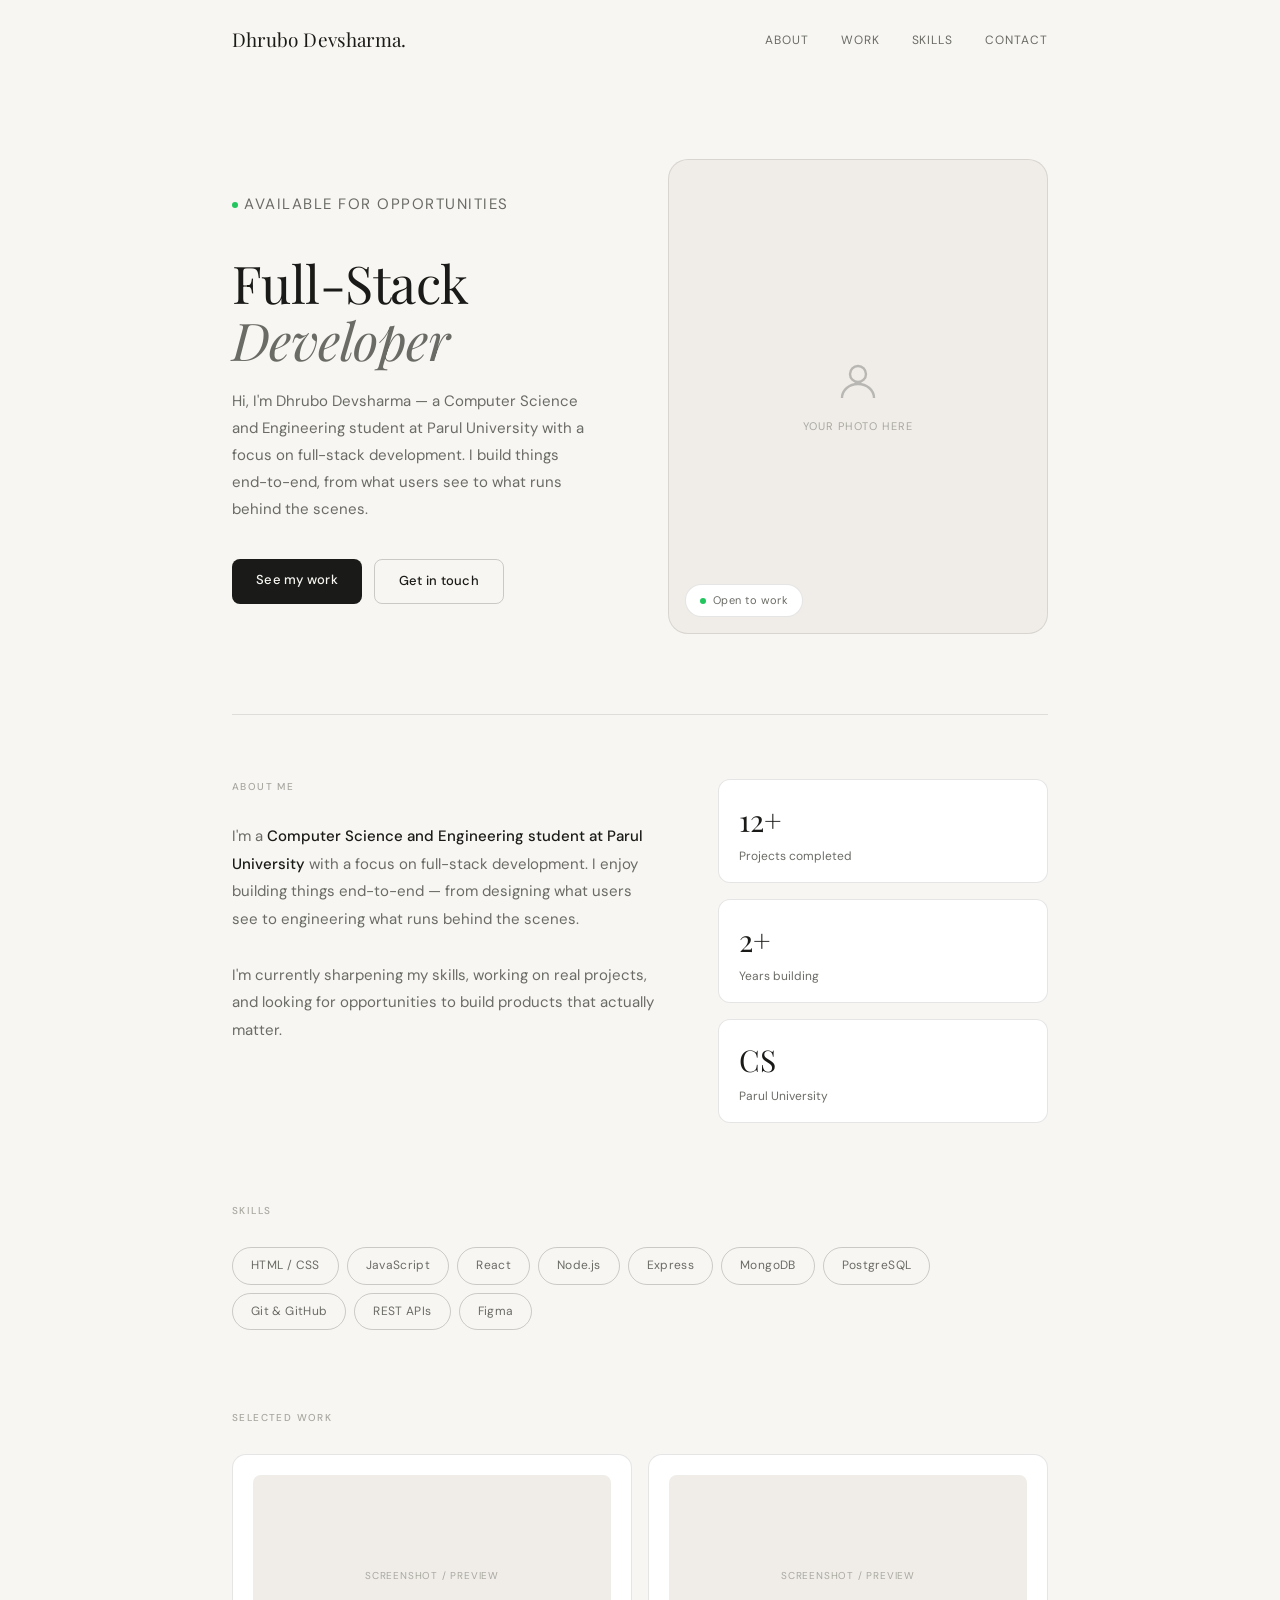
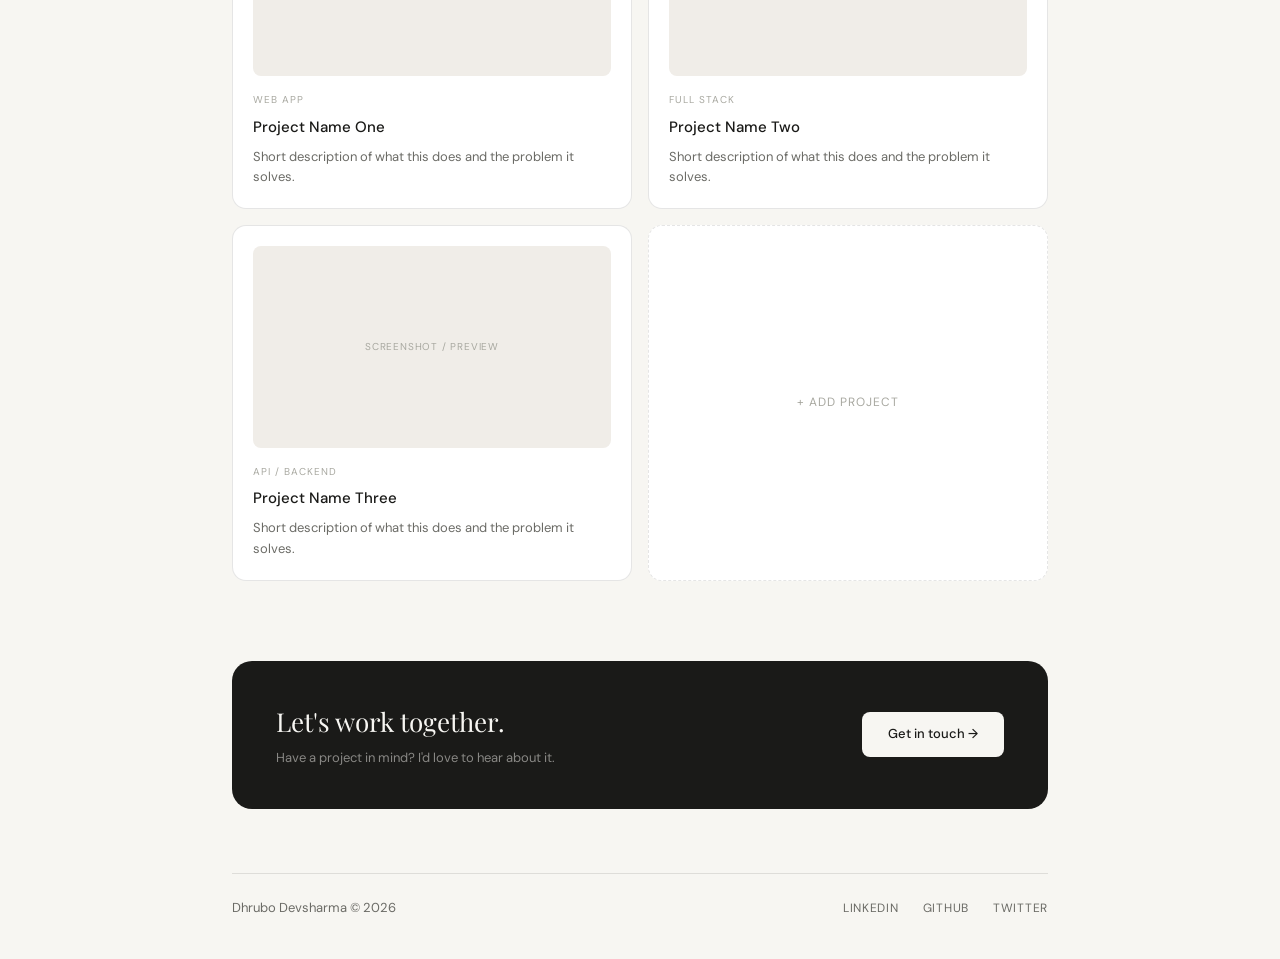
==== commit b6ae2e03: "changes" ====
--- a/Portfolio.html
+++ b/Portfolio.html
@@ -28,7 +28,7 @@
         <span class="dot-green"></span> Available for opportunities
       </p>
       <h1>Full-Stack<br><em>Developer</em></h1>
-      <p>Hi, I'm Dhrubo Devsharma — a Computer Science student at Parul University with a focus on full-stack development. I build things end-to-end, from what users see to what runs behind the scenes.</p>
+      <p>Hi, I'm Dhrubo Devsharma — a Computer Science and Engineering student at Parul University with a focus on full-stack development. I build things end-to-end, from what users see to what runs behind the scenes.</p>
       <div class="btn-row">
         <a class="btn btn-dark" href="#work">See my work</a>
         <a class="btn btn-ghost" href="mailto:dhrubo@email.com">Get in touch</a>
@@ -57,7 +57,7 @@
     <div>
       <p class="sec-label">About me</p>
       <p class="about-text">
-        I'm a <strong>Computer Science student at Parul University</strong> with a focus on full-stack development. I enjoy building things end-to-end — from designing what users see to engineering what runs behind the scenes.<br><br>
+        I'm a <strong>Computer Science and Engineering student at Parul University</strong> with a focus on full-stack development. I enjoy building things end-to-end — from designing what users see to engineering what runs behind the scenes.<br><br>
         I'm currently sharpening my skills, working on real projects, and looking for opportunities to build products that actually matter.
       </p>
     </div>
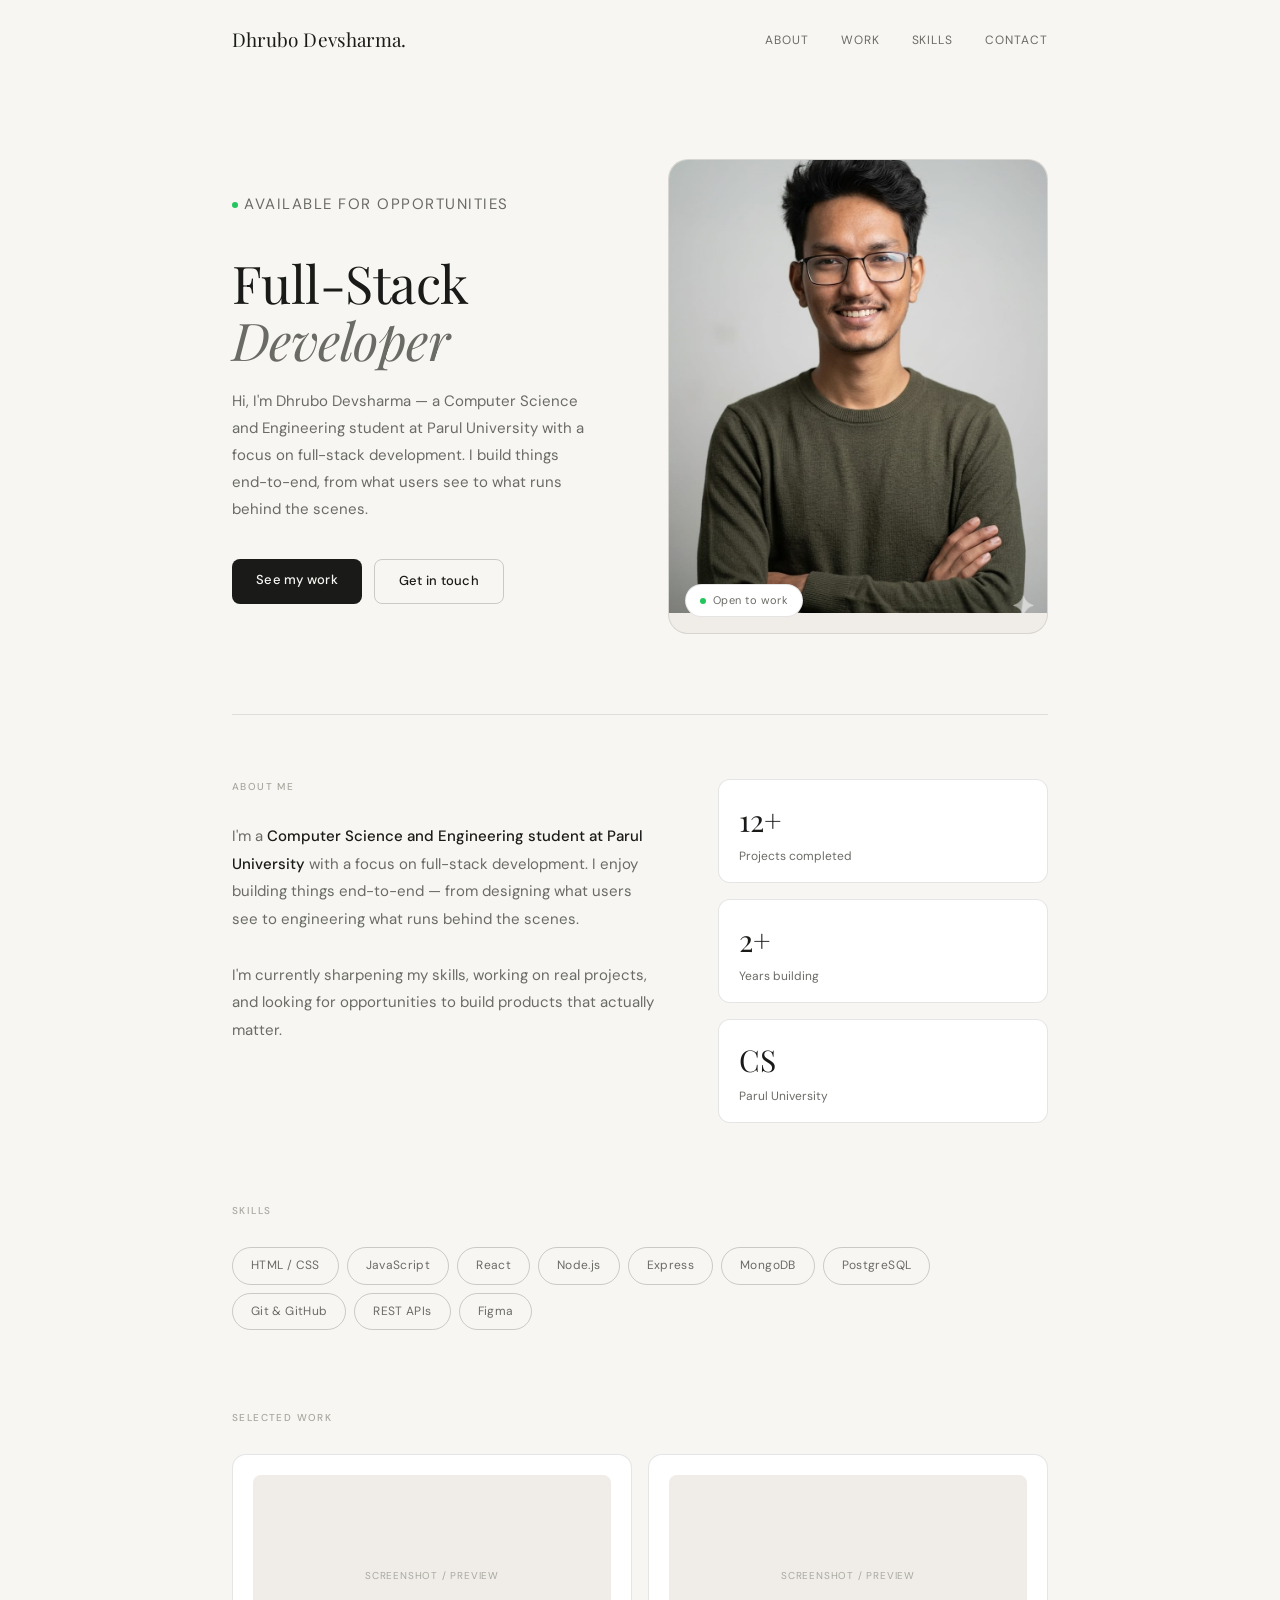
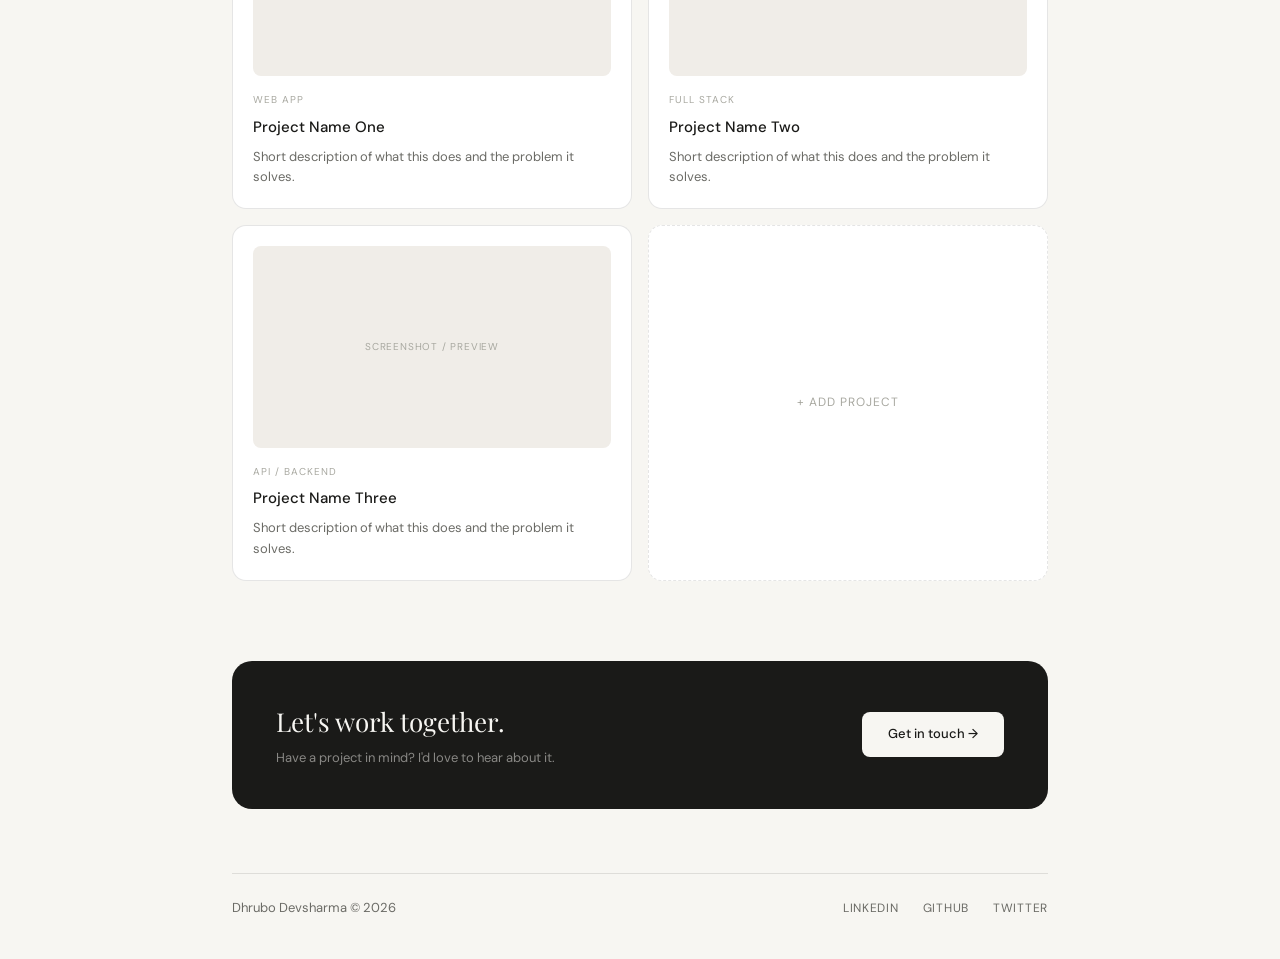
==== commit 5b2369d8: "Updated Portfolio.html and added LinkedIn photo" ====
--- a/Portfolio.html
+++ b/Portfolio.html
@@ -37,7 +37,7 @@
     <div class="photo-wrap">
       <div class="photo-frame">
         <!-- TO ADD PHOTO: uncomment the line below and set your image path -->
-        <!-- <img src="photo.jpg" alt="Dhrubo Devsharma" style="display:block"> -->
+        <img src="LinkedInPhoto.jpeg" alt="Dhrubo Devsharma" style="display:block">
         <svg class="photo-icon" width="48" height="48" viewBox="0 0 24 24" fill="none" stroke="#1a1a18" stroke-width="1.2">
           <circle cx="12" cy="8" r="4"/>
           <path d="M4 20c0-4 3.6-7 8-7s8 3 8 7"/>
